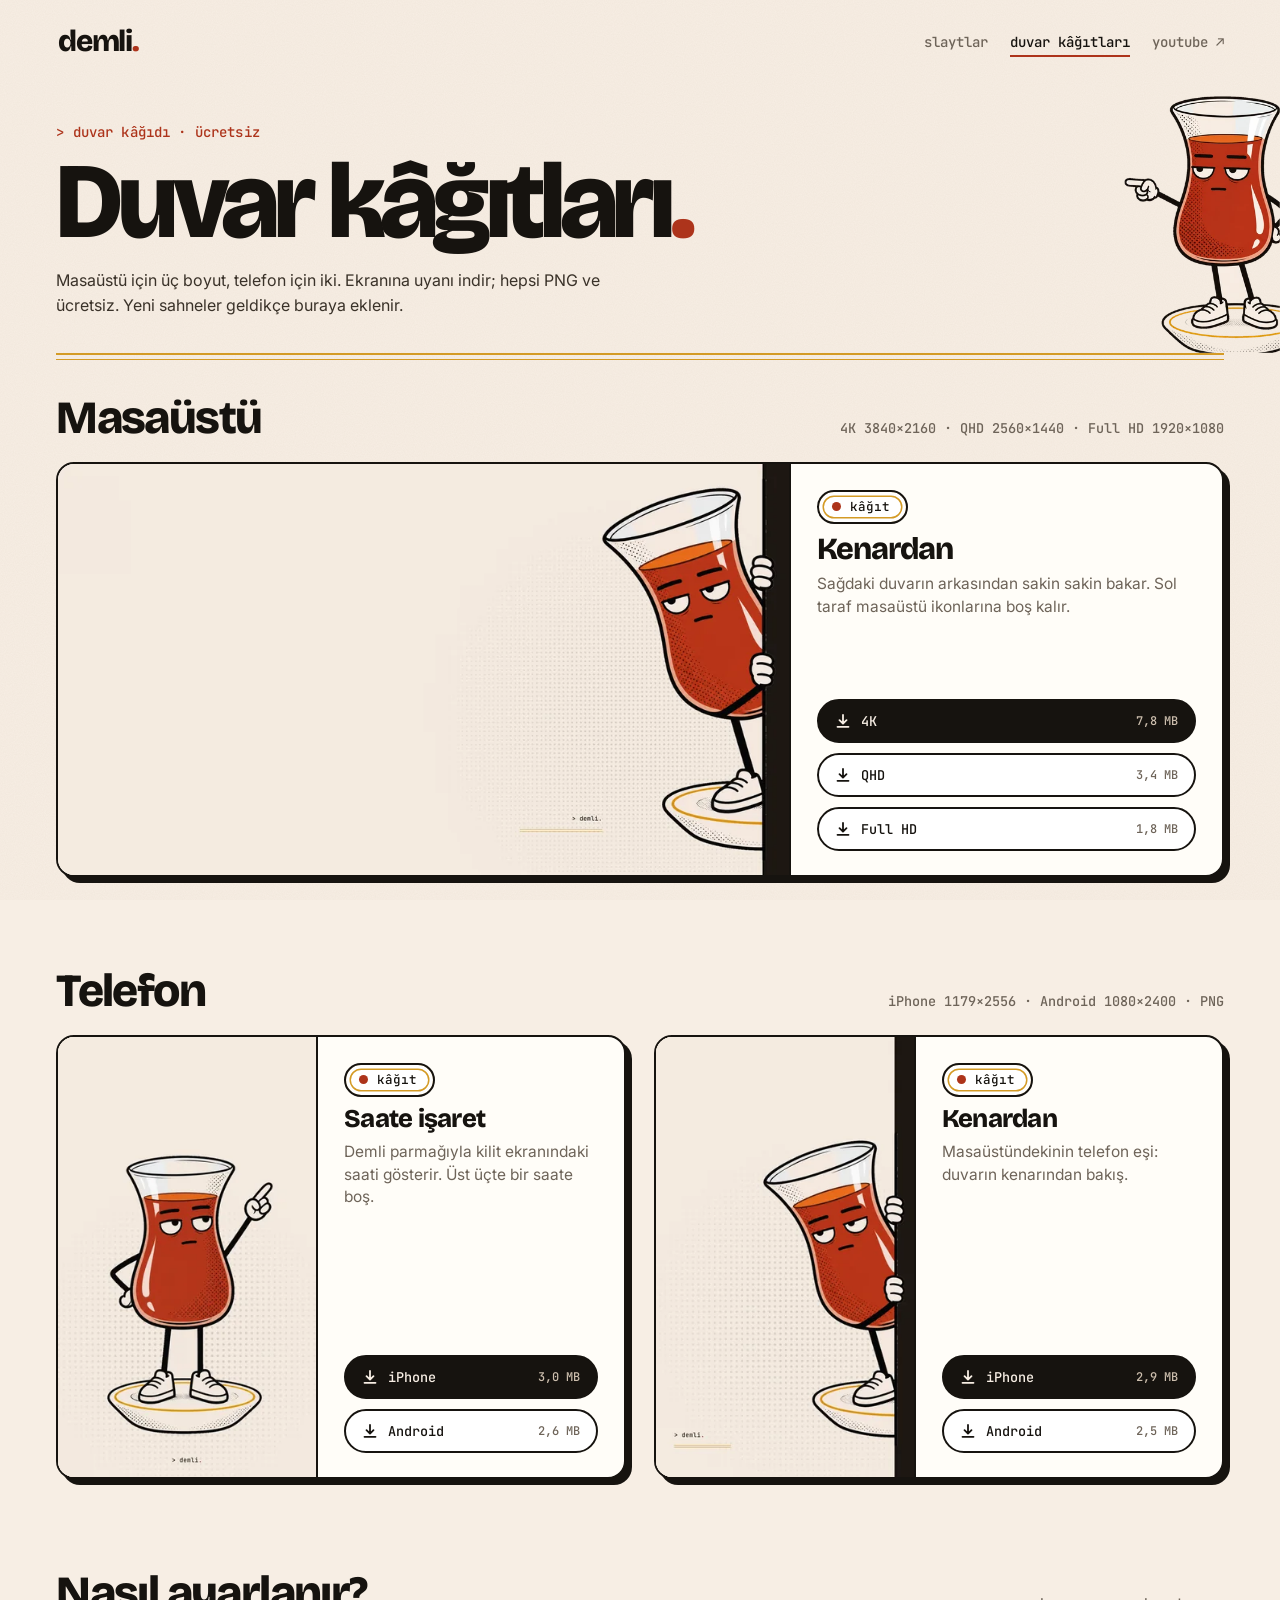
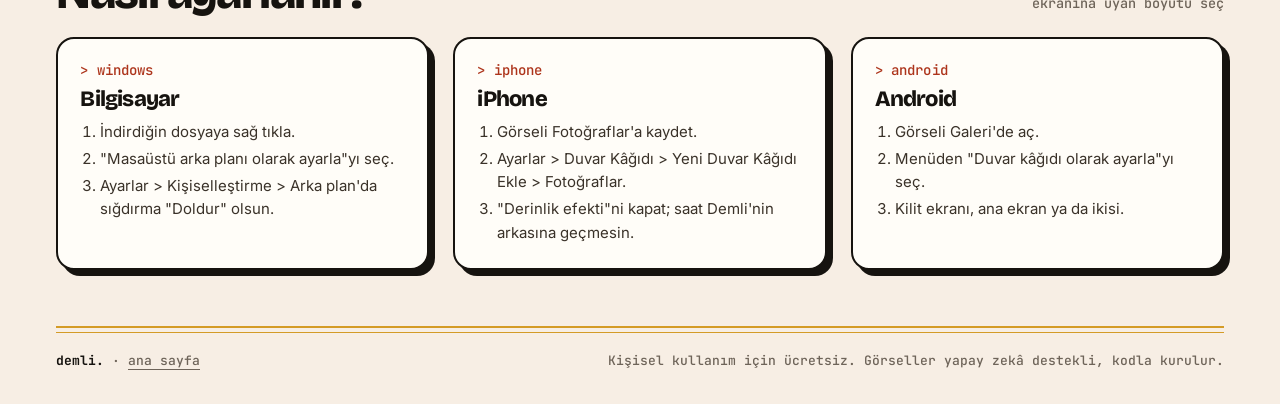
==== duvar-kagidi/index.html @ b51c8616 "Demli sitesi: bağlantılar, slaytlar, duvar kâğıtları Co-Authored-By: Claude Opus 5.5 <noreply@anthro" ====
<!doctype html>
<html lang="tr">
<head>
<meta charset="utf-8">
<meta name="viewport" content="width=device-width,initial-scale=1,viewport-fit=cover">
<title>Duvar kâğıtları · Demli</title>
<meta name="description" content="Demli duvar kâğıtları: masaüstü için 4K, QHD ve Full HD; telefon için iPhone ve Android boyutları. Ücretsiz indir.">
<meta name="theme-color" content="#F7EEE4">
<link rel="canonical" href="https://demliai.github.io/duvar-kagidi/">
<meta property="og:type" content="website">
<meta property="og:site_name" content="Demli">
<meta property="og:locale" content="tr_TR">
<meta property="og:title" content="Duvar kâğıtları · Demli">
<meta property="og:description" content="Masaüstü ve telefon için Demli duvar kâğıtları. Ücretsiz.">
<meta property="og:url" content="https://demliai.github.io/duvar-kagidi/">
<meta property="og:image" content="https://demliai.github.io/assets/img/og.png">
<meta name="twitter:card" content="summary_large_image">
<link rel="icon" href="../favicon.ico" sizes="32x32">
<link rel="icon" href="../assets/img/favicon-192.png" type="image/png" sizes="192x192">
<link rel="apple-touch-icon" href="../assets/img/apple-touch-icon.png">
<link rel="preconnect" href="https://fonts.googleapis.com">
<link rel="preconnect" href="https://fonts.gstatic.com" crossorigin>
<link href="https://fonts.googleapis.com/css2?family=Bricolage+Grotesque:opsz,wght@12..96,800&family=Inter:wght@400;500;600&family=JetBrains+Mono:wght@500;700&display=swap" rel="stylesheet">
<link rel="stylesheet" href="../assets/css/demli.css">
</head>
<body>
<a class="atla" href="#icerik">İçeriğe geç</a>
<svg class="grain" aria-hidden="true"><filter id="gr"><feTurbulence type="fractalNoise" baseFrequency=".9" numOctaves="2" seed="11"/><feColorMatrix values="0 0 0 0 .3  0 0 0 0 .22  0 0 0 0 .15  0 0 0 .9 0"/></filter><rect width="100%" height="100%" filter="url(#gr)"/></svg>

<div class="bas-tam">
  <header class="ust">
    <a class="marka" href="../" aria-label="Demli ana sayfa">demli<span class="n">.</span></a>
    <nav aria-label="Site">
      <ul>
        <li><a href="../slaytlar/">slaytlar</a></li>
        <li><a href="./" aria-current="page">duvar kâğıtları</a></li>
        <li><a href="https://www.youtube.com/@demliai" data-baglanti="youtube" rel="noopener">youtube ↗</a></li>
      </ul>
    </nav>
  </header>
  <div class="sayfa">
    <section class="bas">
      <span class="kicker" data-dem style="--i:0">duvar kâğıdı · ücretsiz</span>
      <h1 data-dem style="--i:1">Duvar kâğıtları<span class="n">.</span></h1>
      <p class="on-yazi" data-dem style="--i:2">Masaüstü için üç boyut, telefon için iki. Ekranına uyanı indir; hepsi PNG ve ücretsiz. Yeni sahneler geldikçe buraya eklenir.</p>
    </section>
  </div>
  <img class="kenardan" src="../assets/img/demli-kenardan-380.webp" srcset="../assets/img/demli-kenardan-260.webp 260w, ../assets/img/demli-kenardan-380.webp 380w" sizes="230px" width="380" height="628" alt="">
</div>

<main class="sayfa" id="icerik">
  <div class="cift"></div>

  <section class="bolum" aria-labelledby="masaustu">
    <div class="bolum-bas">
      <h2 id="masaustu">Masaüstü</h2>
      <p>4K 3840×2160 · QHD 2560×1440 · Full HD 1920×1080</p>
    </div>
    <div class="izgara-tek">
      <article class="kart dk yatay" data-dem style="--i:0">
        <a class="resim" href="dosyalar/masaustu/demli-01-kenardan-kagit-3840x2160.png" tabindex="-1">
          <img src="onizleme/demli-01-kenardan-kagit-960.webp" srcset="onizleme/demli-01-kenardan-kagit-640.webp 640w, onizleme/demli-01-kenardan-kagit-960.webp 960w" sizes="(max-width:860px) 92vw, 760px" width="960" height="540" alt="Kenardan masaüstü duvar kâğıdı önizlemesi. Sağdaki duvarın arkasından sakin sakin bakar. Sol taraf masaüstü ikonlarına boş kalır." loading="lazy">
        </a>
        <div class="bilgi">
          <div class="meta"><span class="etiket mono">kâğıt</span></div>
          <h3>Kenardan</h3>
          <p>Sağdaki duvarın arkasından sakin sakin bakar. Sol taraf masaüstü ikonlarına boş kalır.</p>
          <div class="dugmeler">
            <a class="dugme ana" href="dosyalar/masaustu/demli-01-kenardan-kagit-3840x2160.png" download aria-label="Kenardan: 4K indir, 3840 × 2160 piksel PNG, 7,8 MB"><svg class="ik" viewBox="0 0 16 16" fill="none" stroke="currentColor" stroke-width="1.8" stroke-linecap="round" stroke-linejoin="round" aria-hidden="true"><path d="M8 2v8.5M4.5 7.2 8 10.7l3.5-3.5M2.5 13.8h11"/></svg><span>4K</span><small>7,8 MB</small></a>
            <a class="dugme" href="dosyalar/masaustu/demli-01-kenardan-kagit-2560x1440.png" download aria-label="Kenardan: QHD indir, 2560 × 1440 piksel PNG, 3,4 MB"><svg class="ik" viewBox="0 0 16 16" fill="none" stroke="currentColor" stroke-width="1.8" stroke-linecap="round" stroke-linejoin="round" aria-hidden="true"><path d="M8 2v8.5M4.5 7.2 8 10.7l3.5-3.5M2.5 13.8h11"/></svg><span>QHD</span><small>3,4 MB</small></a>
            <a class="dugme" href="dosyalar/masaustu/demli-01-kenardan-kagit-1920x1080.png" download aria-label="Kenardan: Full HD indir, 1920 × 1080 piksel PNG, 1,8 MB"><svg class="ik" viewBox="0 0 16 16" fill="none" stroke="currentColor" stroke-width="1.8" stroke-linecap="round" stroke-linejoin="round" aria-hidden="true"><path d="M8 2v8.5M4.5 7.2 8 10.7l3.5-3.5M2.5 13.8h11"/></svg><span>Full HD</span><small>1,8 MB</small></a>
          </div>
        </div>
      </article>
    </div>
  </section>

  <section class="bolum" aria-labelledby="telefon">
    <div class="bolum-bas">
      <h2 id="telefon">Telefon</h2>
      <p>iPhone 1179×2556 · Android 1080×2400 · PNG</p>
    </div>
    <div class="izgara-iki">
      <article class="kart dk yatay dik" data-dem style="--i:0">
        <a class="resim" href="dosyalar/telefon/demli-01-saate-isaret-kagit-1179x2556.png" tabindex="-1">
          <img src="onizleme/demli-01-saate-isaret-kagit-480.webp" srcset="onizleme/demli-01-saate-isaret-kagit-320.webp 320w, onizleme/demli-01-saate-isaret-kagit-480.webp 480w" sizes="(max-width:560px) 40vw, 240px" width="480" height="1041" alt="Saate işaret telefon duvar kâğıdı önizlemesi" loading="lazy">
        </a>
        <div class="bilgi">
          <div class="meta"><span class="etiket mono">kâğıt</span></div>
          <h3>Saate işaret</h3>
          <p>Demli parmağıyla kilit ekranındaki saati gösterir. Üst üçte bir saate boş.</p>
          <div class="dugmeler">
            <a class="dugme ana" href="dosyalar/telefon/demli-01-saate-isaret-kagit-1179x2556.png" download aria-label="Saate işaret: iPhone indir, 1179 × 2556 piksel PNG, 3,0 MB"><svg class="ik" viewBox="0 0 16 16" fill="none" stroke="currentColor" stroke-width="1.8" stroke-linecap="round" stroke-linejoin="round" aria-hidden="true"><path d="M8 2v8.5M4.5 7.2 8 10.7l3.5-3.5M2.5 13.8h11"/></svg><span>iPhone</span><small>3,0 MB</small></a>
            <a class="dugme" href="dosyalar/telefon/demli-01-saate-isaret-kagit-1080x2400.png" download aria-label="Saate işaret: Android indir, 1080 × 2400 piksel PNG, 2,6 MB"><svg class="ik" viewBox="0 0 16 16" fill="none" stroke="currentColor" stroke-width="1.8" stroke-linecap="round" stroke-linejoin="round" aria-hidden="true"><path d="M8 2v8.5M4.5 7.2 8 10.7l3.5-3.5M2.5 13.8h11"/></svg><span>Android</span><small>2,6 MB</small></a>
          </div>
        </div>
      </article>
      <article class="kart dk yatay dik" data-dem style="--i:1">
        <a class="resim" href="dosyalar/telefon/demli-03-kenardan-kagit-1179x2556.png" tabindex="-1">
          <img src="onizleme/demli-03-kenardan-kagit-480.webp" srcset="onizleme/demli-03-kenardan-kagit-320.webp 320w, onizleme/demli-03-kenardan-kagit-480.webp 480w" sizes="(max-width:560px) 40vw, 240px" width="480" height="1041" alt="Kenardan telefon duvar kâğıdı önizlemesi" loading="lazy">
        </a>
        <div class="bilgi">
          <div class="meta"><span class="etiket mono">kâğıt</span></div>
          <h3>Kenardan</h3>
          <p>Masaüstündekinin telefon eşi: duvarın kenarından bakış.</p>
          <div class="dugmeler">
            <a class="dugme ana" href="dosyalar/telefon/demli-03-kenardan-kagit-1179x2556.png" download aria-label="Kenardan: iPhone indir, 1179 × 2556 piksel PNG, 2,9 MB"><svg class="ik" viewBox="0 0 16 16" fill="none" stroke="currentColor" stroke-width="1.8" stroke-linecap="round" stroke-linejoin="round" aria-hidden="true"><path d="M8 2v8.5M4.5 7.2 8 10.7l3.5-3.5M2.5 13.8h11"/></svg><span>iPhone</span><small>2,9 MB</small></a>
            <a class="dugme" href="dosyalar/telefon/demli-03-kenardan-kagit-1080x2400.png" download aria-label="Kenardan: Android indir, 1080 × 2400 piksel PNG, 2,5 MB"><svg class="ik" viewBox="0 0 16 16" fill="none" stroke="currentColor" stroke-width="1.8" stroke-linecap="round" stroke-linejoin="round" aria-hidden="true"><path d="M8 2v8.5M4.5 7.2 8 10.7l3.5-3.5M2.5 13.8h11"/></svg><span>Android</span><small>2,5 MB</small></a>
          </div>
        </div>
      </article>
    </div>
  </section>

  <section class="bolum" aria-labelledby="nasil">
    <div class="bolum-bas">
      <h2 id="nasil">Nasıl ayarlanır?</h2>
      <p>ekranına uyan boyutu seç</p>
    </div>
    <div class="nasil">
      <div class="kart">
        <span class="kicker">windows</span>
        <h3>Bilgisayar</h3>
        <ol>
          <li>İndirdiğin dosyaya sağ tıkla.</li>
          <li>"Masaüstü arka planı olarak ayarla"yı seç.</li>
          <li>Ayarlar &gt; Kişiselleştirme &gt; Arka plan'da sığdırma "Doldur" olsun.</li>
        </ol>
      </div>
      <div class="kart">
        <span class="kicker">iphone</span>
        <h3>iPhone</h3>
        <ol>
          <li>Görseli Fotoğraflar'a kaydet.</li>
          <li>Ayarlar &gt; Duvar Kâğıdı &gt; Yeni Duvar Kâğıdı Ekle &gt; Fotoğraflar.</li>
          <li>"Derinlik efekti"ni kapat; saat Demli'nin arkasına geçmesin.</li>
        </ol>
      </div>
      <div class="kart">
        <span class="kicker">android</span>
        <h3>Android</h3>
        <ol>
          <li>Görseli Galeri'de aç.</li>
          <li>Menüden "Duvar kâğıdı olarak ayarla"yı seç.</li>
          <li>Kilit ekranı, ana ekran ya da ikisi.</li>
        </ol>
      </div>
    </div>
  </section>
</main>

<footer class="kunye">
  <div class="cift"></div>
  <p><span><b>demli.</b> · <a href="../">ana sayfa</a></span><span>Kişisel kullanım için ücretsiz. Görseller yapay zekâ destekli, kodla kurulur.</span></p>
</footer>

<script src="../assets/js/config.js"></script>
<script src="../assets/js/site.js"></script>
</body>
</html>
---- assets/css/demli.css ----
/* Demli · site stili · tasarım dili v1
   kâğıt #F7EEE4 · demlik #1E1712 · mürekkep #16130F · tek vurgu tavşankanı #AD341B
   çay yüzeyi #DC6C21 · altın #D49B26 (yalnız çizgi) */

:root{
  --kagit:#F7EEE4; --kagit2:#EFE3D4; --kagit3:#FFFDF8; --murekkep:#16130F; --gri:#6E6459; --gri2:#8A7E71;
  --cay:#AD341B; --cay2:#DC6C21; --altin:#D49B26; --demlik:#1E1712; --demlik2:#2A2019; --olumsuz:#5B6670;
  --baslik:'Bricolage Grotesque',system-ui,sans-serif;
  --govde:Inter,system-ui,-apple-system,'Segoe UI',sans-serif;
  --mono:'JetBrains Mono',ui-monospace,Consolas,monospace;
  --egri:cubic-bezier(.2,.7,.2,1);
  --golge:6px 6px 0 var(--murekkep);
  --yan:clamp(16px,4.4vw,64px);
  --en:1320px;
}
*,*::before,*::after{box-sizing:border-box}
html{-webkit-text-size-adjust:100%;text-size-adjust:100%}
body{margin:0;background:var(--kagit);color:var(--murekkep);font:400 17px/1.55 var(--govde);
  -webkit-font-smoothing:antialiased;text-rendering:optimizeLegibility;overflow-x:hidden}
img,svg{display:block;max-width:100%}
a{color:inherit}
h1,h2,h3{font-family:var(--baslik);font-weight:800;letter-spacing:-.035em;line-height:.95;margin:0}
p{margin:0}
::selection{background:var(--cay);color:var(--kagit)}
:focus-visible{outline:3px solid var(--cay2);outline-offset:4px;border-radius:6px}
.gizli{position:absolute!important;width:1px;height:1px;overflow:hidden;clip:rect(0 0 0 0);white-space:nowrap}
.atla{position:absolute;left:12px;top:-60px;z-index:50;background:var(--murekkep);color:var(--kagit);font:500 14px var(--mono);
  padding:10px 16px;border-radius:999px;text-decoration:none;transition:top .2s}
.atla:focus{top:12px}

/* kâğıt grain (sabit tohum) */
.grain{position:fixed;inset:0;width:100%;height:100%;pointer-events:none;opacity:.06;mix-blend-mode:multiply;z-index:0}

/* ortak parçalar */
.kicker{display:block;font:500 14px/1.3 var(--mono);color:var(--cay);letter-spacing:.01em;text-transform:lowercase}
.kicker::before{content:"> "}
.n{color:var(--cay)}
.cift{height:7px;border-top:2.5px solid var(--altin);border-bottom:1.25px solid var(--altin)}
.alt-cizgi{background:linear-gradient(transparent 62%,rgba(220,108,33,.38) 62%,rgba(220,108,33,.38) 92%,transparent 92%);padding:0 .04em}
.nokta-alan{position:absolute;pointer-events:none;background-image:radial-gradient(var(--cay) 1.3px,transparent 1.6px);background-size:11px 11px}

/* tabak etiketi */
.etiket{display:inline-flex;align-items:center;gap:9px;padding:7px 16px 8px 13px;border:2px solid var(--murekkep);border-radius:999px;background:#fff;
  box-shadow:inset 0 0 0 3.5px #fff,inset 0 0 0 5px var(--altin);font:600 13.5px/1.2 var(--govde);color:var(--murekkep);white-space:nowrap}
.etiket::before{content:"";flex:none;width:9px;height:9px;border-radius:50%;background:var(--cay)}
.etiket.kotu::before{background:var(--olumsuz)}
.etiket.mono{font:500 12.5px/1.2 var(--mono)}

/* demlenme: aşağıdan yukarı giriş */
@keyframes dem{from{opacity:0;transform:translateY(24px)}to{opacity:1;transform:none}}
[data-dem]{animation:dem 400ms var(--egri) both;animation-delay:calc(var(--i,0) * 70ms + 60ms)}

/* üst şerit (alt sayfalar) */
.ust{position:relative;z-index:2;max-width:var(--en);margin:0 auto;padding:22px var(--yan) 0;display:flex;align-items:center;justify-content:space-between;gap:18px}
.marka{font:800 30px/1 var(--baslik);letter-spacing:-.045em;text-decoration:none;padding:4px 2px}
.ust nav ul{list-style:none;margin:0;padding:0;display:flex;gap:4px 22px;flex-wrap:wrap;justify-content:flex-end}
.ust nav a{font:500 14px var(--mono);text-decoration:none;color:var(--gri);padding:6px 0;background:linear-gradient(var(--cay),var(--cay)) 0 100%/0 2px no-repeat;transition:background-size .3s var(--egri),color .2s}
.ust nav a:hover,.ust nav a[aria-current=page]{color:var(--murekkep);background-size:100% 2px}

/* künye */
.kunye{position:relative;z-index:2;max-width:var(--en);margin:0 auto;padding:0 var(--yan) 34px}
.kunye .cift{margin-bottom:18px}
.kunye p{display:flex;flex-wrap:wrap;justify-content:space-between;gap:8px 24px;font:500 13px/1.5 var(--mono);color:var(--gri)}
.kunye b{color:var(--murekkep);font-weight:700}
.kunye a{text-decoration:none;border-bottom:1px solid currentColor}
.kunye a:hover{color:var(--cay)}

/* ---------------------------------------------------------------- ana sayfa */
.ana-izgara{position:relative;z-index:1;max-width:var(--en);margin:0 auto;min-height:100svh;padding:clamp(28px,5vh,64px) var(--yan) 40px;
  display:grid;grid-template-columns:minmax(0,1.04fr) minmax(0,.96fr);gap:clamp(24px,4vw,72px);align-items:center}
.giris{display:flex;flex-direction:column;gap:0;max-width:600px}
.giris h1{font-size:clamp(84px,10.4vw,156px);letter-spacing:-.055em;line-height:.84;margin:16px 0 20px -.04em}
.slogan{font:500 clamp(16px,1.5vw,19px)/1.4 var(--mono)}
.slogan::before{content:"> ";color:var(--cay)}
.on-yazi{margin-top:12px;font-size:clamp(16px,1.25vw,18px);line-height:1.55;color:#3a3229;max-width:520px}

.baglantilar{list-style:none;margin:32px 0 0;padding:0;display:grid;gap:16px}
.bag{position:relative;display:grid;grid-template-columns:auto 1fr auto;align-items:center;gap:18px;padding:16px 20px 16px 16px;
  background:var(--kagit3);border:2px solid var(--murekkep);border-radius:18px;box-shadow:var(--golge);text-decoration:none;color:var(--murekkep);
  overflow:hidden;isolation:isolate;transition:transform .32s var(--egri),box-shadow .32s var(--egri)}
/* demlenme: çay alttan yükselir, yüzeyi çay açığı çizgi */
.bag::before{content:"";position:absolute;inset:auto 0 0 0;height:0;z-index:-1;background:rgba(173,52,27,.075);
  box-shadow:inset 0 2px 0 rgba(220,108,33,.75);transition:height .42s var(--egri)}
.bag:hover::before,.bag:focus-visible::before{height:68%}
.bag:hover,.bag:focus-visible{transform:translate(-2px,-2px);box-shadow:8px 8px 0 var(--murekkep)}
.bag:active{transform:translate(2px,2px);box-shadow:3px 3px 0 var(--murekkep)}
.bag:focus-visible{outline-offset:5px;border-radius:18px}
.bag .tabak{width:54px;height:54px;border-radius:50%;border:2px solid var(--murekkep);background:#fff;display:grid;place-items:center;
  box-shadow:inset 0 0 0 4px #fff,inset 0 0 0 5.5px var(--altin)}
.bag .tabak svg{width:24px;height:24px}
.bag .metin{min-width:0}
.bag .kicker{font-size:12.5px;margin-bottom:3px}
.bag b{display:block;font:800 24px/1.05 var(--baslik);letter-spacing:-.03em}
.bag small{display:block;margin-top:4px;font-size:14.5px;line-height:1.4;color:var(--gri)}
.bag .ok{width:38px;height:38px;border-radius:50%;border:2px solid var(--murekkep);display:grid;place-items:center;font:500 17px/1 var(--mono);
  transition:transform .32s var(--egri),background .25s,color .25s}
.bag:hover .ok,.bag:focus-visible .ok{transform:translateX(3px);background:var(--murekkep);color:var(--kagit)}
.bag[data-dis] .ok{font-size:16px}
.bag[data-dis]:hover .ok{transform:translate(3px,-3px)}
/* ana bağlantı: demlik modu */
.bag.koyu{background:var(--demlik);color:var(--kagit);padding:20px 22px 20px 18px}
.bag.koyu::before{background:rgba(173,52,27,.42);box-shadow:inset 0 2px 0 var(--cay2)}
.bag.koyu .kicker{color:var(--cay2)}
.bag.koyu small{color:#CDBFAE}
.bag.koyu b{font-size:30px}
.bag.koyu .tabak{width:62px;height:62px}
.bag.koyu .ok{border-color:var(--kagit)}
.bag.koyu:hover .ok,.bag.koyu:focus-visible .ok{background:var(--kagit);color:var(--demlik)}

/* sahne: kemer + tezgah + Demli */
.sahne{position:relative;align-self:stretch;display:flex;flex-direction:column;align-items:center;justify-content:center;min-height:min(820px,calc(100svh - 80px))}
.kemer{position:relative;width:min(100%,520px);aspect-ratio:520/720;max-height:calc(100svh - 150px)}
.kemer .ic{position:absolute;inset:0;border-radius:999px 999px 0 0;background:var(--kagit2);overflow:hidden}
.kemer .ic::after{content:"";position:absolute;inset:0;background-image:radial-gradient(var(--cay) 1.3px,transparent 1.6px);background-size:12px 12px;opacity:.16;
  -webkit-mask-image:radial-gradient(120% 70% at 85% 30%,#000 0,transparent 62%);mask-image:radial-gradient(120% 70% at 85% 30%,#000 0,transparent 62%)}
.kemer .cerceve{position:absolute;inset:-12px -12px 0;border:1.5px solid var(--altin);border-bottom:0;border-radius:999px 999px 0 0;pointer-events:none}
.kukla{position:absolute;left:50%;bottom:-1.2%;width:96%;aspect-ratio:900/1080;translate:-50% 0;z-index:2;
  transform-origin:50% 96%;animation:nefes 5.6s ease-in-out infinite}
.kukla .poz{position:absolute;inset:0;width:100%;height:100%;opacity:0;transform:translateY(12px);
  transition:opacity .3s var(--egri),transform .4s var(--egri)}
.kukla .poz.aktif{opacity:1;transform:none}
.kukla .poz.ayna{scale:-1 1}
/* buhar: yalnız boştayken, bardağın ağzından */
.kukla .buhar{position:absolute;left:50%;top:-8.5%;width:15%;translate:-50% 0;fill:none;stroke:var(--altin);stroke-width:2.6;stroke-linecap:round;
  opacity:0;transition:opacity .3s;z-index:1}
.kukla.bekliyor .buhar{opacity:1}
.kukla .buhar path{stroke-dasharray:38 110;animation:buhar 4.2s linear infinite}
.kukla .buhar path:nth-child(2){animation-delay:-1.2s}
.kukla .buhar path:nth-child(3){animation-delay:-2.4s}
@keyframes buhar{0%{stroke-dashoffset:110;opacity:0}20%{opacity:1}80%{opacity:1}100%{stroke-dashoffset:-38;opacity:0}}
@keyframes nefes{0%,100%{transform:none}50%{transform:translateY(-4px) scaleY(1.008)}}
.tezgah{position:relative;z-index:1;width:min(118%,640px);margin-top:0}
.tezgah .cift{height:9px;border-top-width:3px;border-bottom-width:1.5px}
.durum{margin-top:18px;display:flex;gap:10px;flex-wrap:wrap;justify-content:center;min-height:36px}
.durum .etiket{transition:opacity .3s}
.durum .etiket b{font-weight:600}

/* ---------------------------------------------------------------- alt sayfalar */
.sayfa{position:relative;z-index:1;max-width:var(--en);margin:0 auto;padding:0 var(--yan)}
.bas{position:relative;padding:clamp(36px,7vh,84px) 0 clamp(28px,4vh,44px)}
.bas h1{font-size:clamp(60px,8.4vw,124px);letter-spacing:-.05em;line-height:.88;margin:14px 0 18px}
.bas .on-yazi{max-width:600px}
.bolum{padding:8px 0 56px}
.bolum-bas{display:flex;align-items:baseline;justify-content:space-between;gap:12px 24px;flex-wrap:wrap;margin:28px 0 22px}
.bolum-bas h2{font-size:clamp(32px,3.6vw,48px)}
.bolum-bas p{font:500 13.5px var(--mono);color:var(--gri)}

.kart{background:var(--kagit3);border:2px solid var(--murekkep);border-radius:18px;box-shadow:var(--golge)}

/* düğmeler */
.dugmeler{display:flex;flex-wrap:wrap;gap:10px}
.dugme{display:inline-flex;align-items:center;gap:10px;min-height:44px;padding:9px 16px;border:2px solid var(--murekkep);border-radius:999px;background:#fff;
  font:500 13.5px/1.2 var(--mono);text-decoration:none;color:var(--murekkep);transition:transform .25s var(--egri),box-shadow .25s var(--egri),background .2s,color .2s}
.dugme small{font-size:12px;color:var(--gri);transition:color .2s}
.dugme .ik{width:16px;height:16px;flex:none}
.dugme:hover,.dugme:focus-visible{background:var(--murekkep);color:var(--kagit);transform:translateY(-2px);box-shadow:0 4px 0 var(--cay)}
.dugme:hover small,.dugme:focus-visible small{color:#CDBFAE}
.dugme.ana{background:var(--murekkep);color:var(--kagit)}
.dugme.ana small{color:#CDBFAE}
.dugme.ana:hover,.dugme.ana:focus-visible{background:var(--cay);border-color:var(--cay);box-shadow:0 4px 0 var(--murekkep)}
.dugme.ana:hover small{color:#F7D9CB}

/* slaytlar */
.bas-gorsel{position:absolute;right:-1%;bottom:-6px;width:clamp(260px,34vw,470px);pointer-events:none}
.sunum{display:grid;grid-template-columns:minmax(0,1.55fr) minmax(0,1fr);overflow:hidden;text-decoration:none;color:inherit}
.sunum .onizleme{position:relative;display:block;background:var(--demlik);border-right:2px solid var(--murekkep);overflow:hidden}
.sunum .onizleme img{width:100%;aspect-ratio:16/9;object-fit:cover;transition:transform .6s var(--egri)}
.sunum:hover .onizleme img,.sunum:focus-within .onizleme img{transform:scale(1.025)}
.sunum .bilgi{padding:28px 28px 26px;display:flex;flex-direction:column;gap:14px}
.sunum h3{font-size:clamp(28px,2.6vw,38px)}
.sunum .bilgi p{color:#3a3229;font-size:16px}
.sunum .meta{display:flex;flex-wrap:wrap;gap:8px}
.sunum .bilgi .dugmeler{margin-top:auto;padding-top:6px}
.sira-not{margin-top:28px;display:grid;grid-template-columns:minmax(0,1fr) auto;gap:28px;align-items:start}
.sira-not .metin h3{font-size:26px;margin-bottom:10px}
.sira-not .metin p{color:#3a3229;max-width:560px}

/* adisyon (kısayol fişi) */
.adisyon{background:var(--kagit3);width:min(100%,330px);padding:22px 22px 30px;font:400 13.5px/1.95 var(--mono);color:var(--murekkep);
  clip-path:polygon(0 0,100% 0,100% calc(100% - 10px),95% 100%,90% calc(100% - 10px),85% 100%,80% calc(100% - 10px),75% 100%,70% calc(100% - 10px),65% 100%,60% calc(100% - 10px),55% 100%,50% calc(100% - 10px),45% 100%,40% calc(100% - 10px),35% 100%,30% calc(100% - 10px),25% 100%,20% calc(100% - 10px),15% 100%,10% calc(100% - 10px),5% 100%,0 calc(100% - 10px));
  filter:drop-shadow(0 2px 0 rgba(22,19,15,.12))}
.adisyon .ab{text-align:center;font-weight:700;letter-spacing:.12em;border-bottom:1px dashed #9b8f82;padding-bottom:8px;margin-bottom:8px}
.adisyon .s{display:flex;gap:6px}
.adisyon .s span:nth-child(2){flex:1;border-bottom:1px dotted #a89c8f;transform:translateY(-6px)}
.adisyon .h{margin-top:8px;padding-top:8px;border-top:1px dashed #9b8f82;display:flex;justify-content:space-between;font-weight:700}
.adisyon .h span:last-child{color:var(--cay)}
kbd{font:inherit}

/* duvar kâğıtları */
.izgara-m{display:grid;grid-template-columns:repeat(2,minmax(0,1fr));gap:28px}
.izgara-t{display:grid;grid-template-columns:repeat(4,minmax(0,1fr));gap:24px}
.dk{display:flex;flex-direction:column;overflow:hidden}
.dk .resim{position:relative;display:block;border-bottom:2px solid var(--murekkep);background:var(--kagit2);overflow:hidden}
.dk .resim img{width:100%;height:auto;transition:transform .6s var(--egri)}
.dk:hover .resim img{transform:scale(1.02)}
.dk .bilgi{padding:18px 20px 20px;display:flex;flex-direction:column;gap:10px;flex:1}
.dk h3{font-size:24px;letter-spacing:-.03em}
.dk p{font-size:14.5px;color:var(--gri);line-height:1.45}
.dk .dugmeler{margin-top:auto;padding-top:4px}
.izgara-t .dk .bilgi{padding:16px 16px 18px}
.izgara-t .dk h3{font-size:21px}
.izgara-t .dugme{width:100%;justify-content:space-between}
.nasil{display:grid;grid-template-columns:repeat(3,minmax(0,1fr));gap:24px}
.nasil .kart{padding:22px 22px 24px}
.nasil h3{font-size:22px;margin:10px 0 10px}
.nasil ol{margin:0;padding-left:20px;color:#3a3229;font-size:15px;line-height:1.55}
.nasil li+li{margin-top:4px}

/* 404 */
.yok{position:relative;z-index:1;max-width:var(--en);margin:0 auto;min-height:calc(100svh - 160px);padding:24px var(--yan);display:grid;grid-template-columns:minmax(0,1fr) minmax(0,.8fr);align-items:center;gap:40px}
.yok h1{font-size:clamp(64px,9vw,136px);letter-spacing:-.05em;line-height:.86;margin:14px 0 22px}
.yok .on-yazi{margin-bottom:26px}
.yok .kukla-404{width:min(100%,420px);justify-self:center}
.yok .kukla-404 img{width:100%;height:auto;transform-origin:50% 96%;animation:nefes 5.6s ease-in-out infinite}

/* ---------------------------------------------------------------- uyum */
@media (min-width:1800px){
  :root{--en:1520px}
  body{font-size:18px}
  .kemer{width:min(100%,600px)}
  .baglantilar{gap:18px}
}
@media (max-width:1080px){
  .izgara-t{grid-template-columns:repeat(2,minmax(0,1fr))}
  .sunum{grid-template-columns:1fr}
  .sunum .onizleme{border-right:0;border-bottom:2px solid var(--murekkep)}
  .nasil{grid-template-columns:1fr}
}
@media (max-width:860px){
  .ana-izgara{grid-template-columns:1fr;min-height:0;padding-top:20px;gap:8px}
  .sahne{order:-1;min-height:0}
  .kemer{width:min(62vw,300px)}
  .tezgah{width:min(92vw,420px)}
  .durum{margin-top:12px}
  .giris{max-width:none}
  .giris h1{margin-top:12px}
  .izgara-m{grid-template-columns:1fr}
  .bas-gorsel{width:clamp(150px,30vw,260px);right:-2%}
  .bas{padding-right:0}
  .sira-not{grid-template-columns:1fr}
  .yok{grid-template-columns:1fr;min-height:0;padding-top:8px}
  .yok .kukla-404{order:-1;width:min(60vw,260px)}
}
@media (max-width:560px){
  body{font-size:16px}
  .ust{padding-top:16px}
  .marka{font-size:26px}
  .ust nav ul{gap:2px 14px}
  .ust nav a{font-size:13px}
  .bag{grid-template-columns:auto 1fr;gap:14px;padding:14px 16px 14px 14px}
  .bag .ok{display:none}
  .bag .tabak{width:46px;height:46px}
  .bag .tabak svg{width:20px;height:20px}
  .bag b{font-size:21px}
  .bag.koyu b{font-size:25px}
  .bag.koyu .tabak{width:52px;height:52px}
  .bag small{font-size:14px}
  .izgara-t{gap:16px}
  .izgara-t .dk .bilgi{padding:12px 12px 14px}
  .izgara-t .dk h3{font-size:18px}
  .izgara-t .dk p{display:none}
  .izgara-t .dugme{padding:8px 10px;font-size:12px;gap:6px}
  .izgara-t .dugme small{display:none}
  .sunum .bilgi{padding:20px 18px}
  .bas-gorsel{display:none}
  .kunye p{flex-direction:column}
}

/* hareket azaltma: demlenme, büyüme ve dolum kapanır */
@media (prefers-reduced-motion:reduce){
  *,*::before,*::after{animation-duration:1ms!important;animation-delay:0ms!important;animation-iteration-count:1!important;transition-duration:1ms!important;scroll-behavior:auto!important}
  .kukla,.yok .kukla-404 img{animation:none!important}
  .kukla .buhar path{animation:none!important;stroke-dasharray:none}
  .bag:hover,.bag:focus-visible,.dugme:hover,.dugme:focus-visible{transform:none}
  .sunum:hover .onizleme img,.dk:hover .resim img{transform:none}
}


/* alt sayfa başlığı: metin + yan parça */
.bas-iki{display:grid;grid-template-columns:minmax(0,1fr) auto;gap:32px 56px;align-items:end}
.sunum .onizleme.sahneli{background:var(--kagit2);display:grid;place-items:center;padding:clamp(18px,3vw,40px) clamp(14px,2.4vw,32px) clamp(10px,2vw,22px)}
.sunum .onizleme.sahneli img{aspect-ratio:auto;object-fit:contain;width:100%;height:auto}
.sira-not a{color:var(--cay);text-underline-offset:3px}
/* duvar kâğıdı başlığı: Demli ekran kenarından bakar */
.bas-tam{position:relative;overflow:hidden}
.kenardan{position:absolute;right:0;bottom:0;width:clamp(150px,15vw,230px);pointer-events:none;z-index:0}
.bas-tam .sayfa{z-index:1}
.dk .meta{display:flex;gap:8px;flex-wrap:wrap}
@media (max-width:860px){
  .bas-iki{grid-template-columns:1fr;align-items:start}
  .kenardan{width:120px;opacity:1}
  .bas-tam .bas{padding-right:110px}
}
@media (max-width:560px){
  .kenardan{width:96px}
  .bas-tam .bas{padding-right:70px}
}
.etiket.koyu{background:var(--demlik);color:var(--kagit);border-color:var(--demlik);box-shadow:inset 0 0 0 3.5px var(--demlik),inset 0 0 0 5px var(--altin)}
.etiket.koyu::before{background:var(--cay2)}

/* duvar kâğıdı: yatay kartlar */
.izgara-tek{display:grid;gap:28px}
.izgara-iki{display:grid;grid-template-columns:repeat(2,minmax(0,1fr));gap:28px}
.dk.yatay{display:grid;grid-template-columns:minmax(0,1.7fr) minmax(0,1fr);align-items:stretch}
.dk.yatay .resim{border-bottom:0;border-right:2px solid var(--murekkep)}
.dk.yatay .bilgi{padding:26px 26px 24px;justify-content:flex-start}
.dk.yatay h3{font-size:clamp(26px,2.4vw,34px)}
.dk.yatay p{font-size:15.5px}
.dk.yatay.dik{grid-template-columns:minmax(150px,.85fr) minmax(0,1fr)}
.dk.yatay.dik .resim img{height:100%;object-fit:cover;object-position:50% 40%}
.dk.yatay.dik h3{font-size:clamp(24px,2vw,30px)}
.dk.yatay .dugmeler{flex-direction:column;align-items:stretch}
.dk.yatay .dugme{justify-content:space-between}
.dk.yatay .dugme span{margin-right:auto}
@media (max-width:1080px){
  .izgara-iki{grid-template-columns:1fr}
  .dk.yatay.dik{grid-template-columns:minmax(0,.8fr) minmax(0,1fr)}
}
@media (max-width:760px){
  .dk.yatay{grid-template-columns:1fr}
  .dk.yatay .resim{border-right:0;border-bottom:2px solid var(--murekkep)}
  .dk.yatay.dik{grid-template-columns:minmax(0,.9fr) minmax(0,1fr)}
  .dk.yatay.dik .resim{border-bottom:0;border-right:2px solid var(--murekkep)}
  .dk.yatay.dik .bilgi{padding:16px 14px}
  .dk.yatay.dik p{display:none}
  .dk.yatay.dik .dugme{padding:8px 12px;font-size:12.5px}
}

/* düzeltmeler · tur 1 */
.kenardan{width:auto;height:min(300px,calc(100% - 96px))}
.dk.yatay.dik .resim{height:440px}
.dk.yatay.dik .resim img{height:100%;width:100%;object-fit:cover;object-position:50% 72%}
.dk.yatay.dik .dugmeler{margin-top:auto}
@media (hover:none),(max-width:860px){.durum{display:none}}
@media (max-width:860px){.kenardan{height:min(220px,calc(100% - 90px))}}
@media (max-width:760px){.dk.yatay.dik .resim{height:300px}}
@media (max-width:560px){.kenardan{height:170px}}
@media (max-width:560px){
  .kenardan{height:150px}
  .bas-tam .bas{padding-right:92px}
  .dk.yatay.dik .dugme{white-space:nowrap}
}
@media (max-width:420px){
  .ust nav li:last-child{display:none}
  .dk.yatay.dik .dugme small{display:none}
}
.sira-not{margin-top:48px}
.sira-not .kicker{margin-bottom:10px}
.sira-not a{white-space:nowrap}
@media (max-width:760px),(hover:none){.bas-iki .adisyon{display:none}}
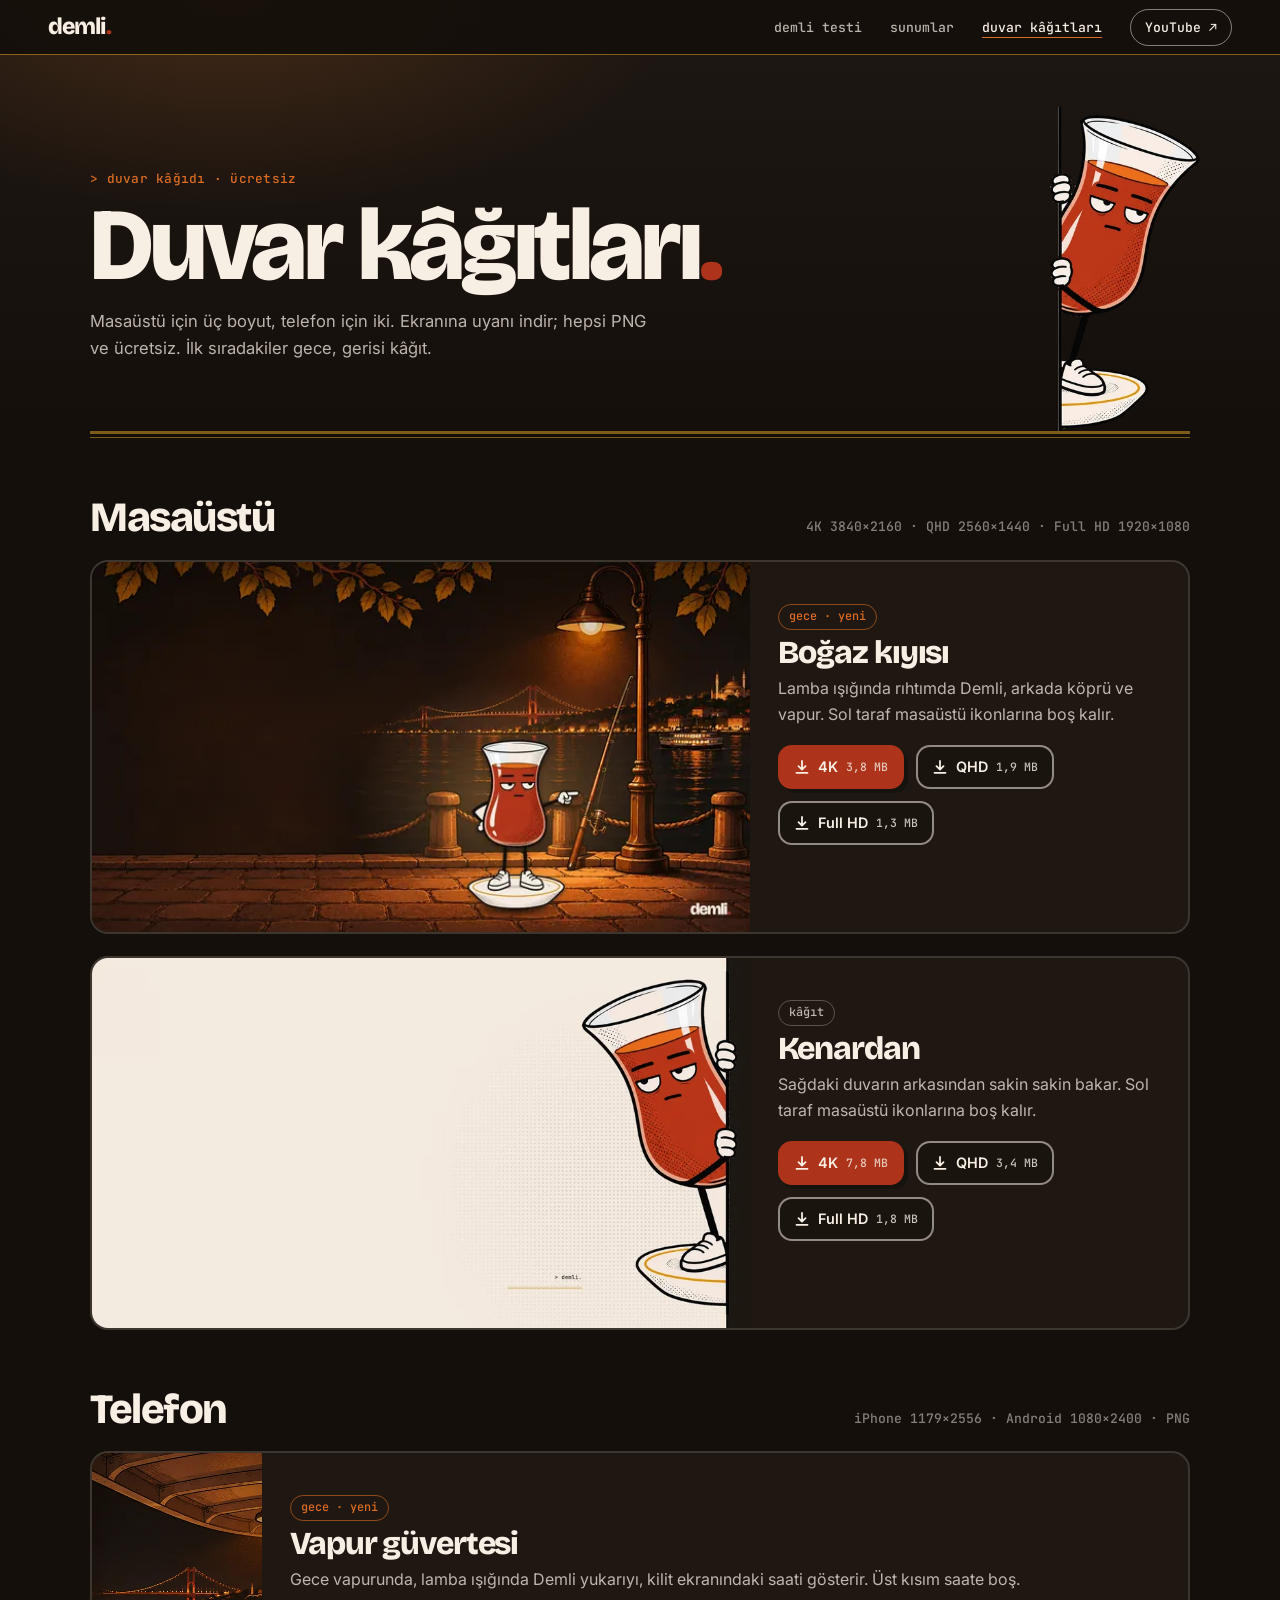
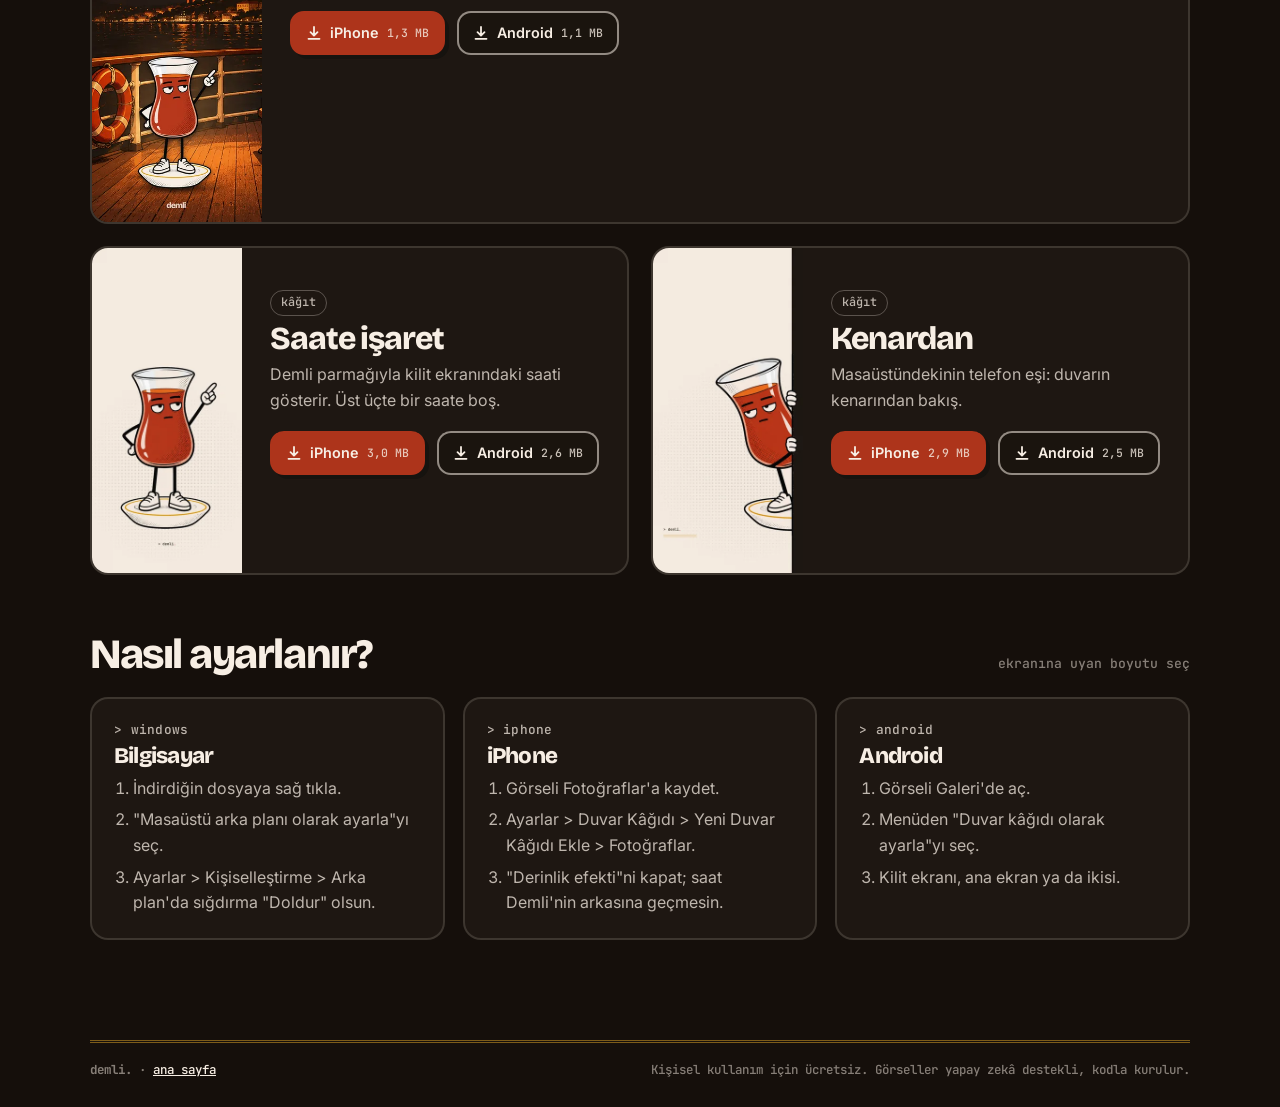
==== commit 3cd41fd5: "Site v2: gece Boğaz kıyısında çay ocağı Görsel kimlik v2 "Gece İstanbul'u": canlı rig2 Demli, menü t" ====
--- a/duvar-kagidi/index.html
+++ b/duvar-kagidi/index.html
@@ -5,7 +5,8 @@
 <meta name="viewport" content="width=device-width,initial-scale=1,viewport-fit=cover">
 <title>Duvar kâğıtları · Demli</title>
 <meta name="description" content="Demli duvar kâğıtları: masaüstü için 4K, QHD ve Full HD; telefon için iPhone ve Android boyutları. Ücretsiz indir.">
-<meta name="theme-color" content="#F7EEE4">
+<meta name="theme-color" content="#1E1712">
+<meta name="color-scheme" content="dark">
 <link rel="canonical" href="https://demliai.github.io/duvar-kagidi/">
 <meta property="og:type" content="website">
 <meta property="og:site_name" content="Demli">
@@ -16,36 +17,37 @@
 <meta property="og:image" content="https://demliai.github.io/assets/img/og.png">
 <meta name="twitter:card" content="summary_large_image">
 <link rel="icon" href="../favicon.ico" sizes="32x32">
+<link rel="icon" href="../assets/img/favicon-32.png" type="image/png" sizes="32x32">
 <link rel="icon" href="../assets/img/favicon-192.png" type="image/png" sizes="192x192">
 <link rel="apple-touch-icon" href="../assets/img/apple-touch-icon.png">
 <link rel="preconnect" href="https://fonts.googleapis.com">
 <link rel="preconnect" href="https://fonts.gstatic.com" crossorigin>
 <link href="https://fonts.googleapis.com/css2?family=Bricolage+Grotesque:opsz,wght@12..96,800&family=Inter:wght@400;500;600&family=JetBrains+Mono:wght@500;700&display=swap" rel="stylesheet">
-<link rel="stylesheet" href="../assets/css/demli.css">
+<link rel="stylesheet" href="../assets/css/gece.css">
+<script>document.documentElement.classList.add('js')</script>
 </head>
-<body>
+<body class="alt-sayfa">
 <a class="atla" href="#icerik">İçeriğe geç</a>
-<svg class="grain" aria-hidden="true"><filter id="gr"><feTurbulence type="fractalNoise" baseFrequency=".9" numOctaves="2" seed="11"/><feColorMatrix values="0 0 0 0 .3  0 0 0 0 .22  0 0 0 0 .15  0 0 0 .9 0"/></filter><rect width="100%" height="100%" filter="url(#gr)"/></svg>
 
-<div class="bas-tam">
-  <header class="ust">
-    <a class="marka" href="../" aria-label="Demli ana sayfa">demli<span class="n">.</span></a>
-    <nav aria-label="Site">
-      <ul>
-        <li><a href="../slaytlar/">slaytlar</a></li>
-        <li><a href="./" aria-current="page">duvar kâğıtları</a></li>
-        <li><a href="https://www.youtube.com/@demliai" data-baglanti="youtube" rel="noopener">youtube ↗</a></li>
-      </ul>
-    </nav>
-  </header>
-  <div class="sayfa">
-    <section class="bas">
-      <span class="kicker" data-dem style="--i:0">duvar kâğıdı · ücretsiz</span>
-      <h1 data-dem style="--i:1">Duvar kâğıtları<span class="n">.</span></h1>
-      <p class="on-yazi" data-dem style="--i:2">Masaüstü için üç boyut, telefon için iki. Ekranına uyanı indir; hepsi PNG ve ücretsiz. Yeni sahneler geldikçe buraya eklenir.</p>
-    </section>
+<header class="ust" data-ust>
+  <a class="marka" href="../" aria-label="Demli ana sayfa">demli<span class="n">.</span></a>
+  <nav aria-label="Site">
+    <ul>
+      <li class="gizle-dar"><a href="../#demli-testi">demli testi</a></li>
+      <li class="gizle-dar"><a href="../slaytlar/">sunumlar</a></li>
+      <li class="gizle-dar"><a href="../duvar-kagidi/" aria-current="page">duvar kâğıtları</a></li>
+      <li><a class="yt" href="https://www.youtube.com/@demliai" data-baglanti="youtube" rel="noopener">YouTube <span aria-hidden="true">↗</span></a></li>
+    </ul>
+  </nav>
+</header>
+
+<div class="sayfa-bas">
+  <div class="ic">
+    <p class="kicker" data-dem style="--i:0">&gt; duvar kâğıdı · ücretsiz</p>
+    <h1 data-dem style="--i:1">Duvar kâğıtları<span class="n">.</span></h1>
+    <p class="on-yazi" data-dem style="--i:2">Masaüstü için üç boyut, telefon için iki. Ekranına uyanı indir; hepsi PNG ve ücretsiz. İlk sıradakiler gece, gerisi kâğıt.</p>
   </div>
-  <img class="kenardan" src="../assets/img/demli-kenardan-380.webp" srcset="../assets/img/demli-kenardan-260.webp 260w, ../assets/img/demli-kenardan-380.webp 380w" sizes="230px" width="380" height="628" alt="">
+  <img class="yan" src="../assets/img/nesne/kenardan-bakis.webp" width="236" height="520" alt="" aria-hidden="true" decoding="async">
 </div>
 
 <main class="sayfa" id="icerik">
@@ -57,15 +59,30 @@
       <p>4K 3840×2160 · QHD 2560×1440 · Full HD 1920×1080</p>
     </div>
     <div class="izgara-tek">
-      <article class="kart dk yatay" data-dem style="--i:0">
+      <article class="kart yatay" data-dem style="--i:0">
+        <a class="resim" href="dosyalar/masaustu/demli-02-bogaz-gece-3840x2160.png" tabindex="-1">
+          <img src="onizleme/demli-02-bogaz-gece-960.webp" srcset="onizleme/demli-02-bogaz-gece-640.webp 640w, onizleme/demli-02-bogaz-gece-960.webp 960w" sizes="(max-width:860px) 92vw, 640px" width="960" height="540" alt="Boğaz kıyısı masaüstü duvar kâğıdı önizlemesi: gece, sokak lambasının ışığında rıhtımda duran Demli; arkada köprü ve vapur. Sol taraf masaüstü ikonlarına boş kalır." loading="lazy" decoding="async">
+        </a>
+        <div class="bilgi">
+          <div class="meta"><span class="rozet-k kotu">gece · yeni</span></div>
+          <h3>Boğaz kıyısı</h3>
+          <p>Lamba ışığında rıhtımda Demli, arkada köprü ve vapur. Sol taraf masaüstü ikonlarına boş kalır.</p>
+          <div class="dugmeler kucuk">
+            <a class="dugme ana" href="dosyalar/masaustu/demli-02-bogaz-gece-3840x2160.png" download aria-label="Boğaz kıyısı: 4K indir, 3840 × 2160 piksel PNG, 3,8 MB"><svg class="ik" viewBox="0 0 16 16" fill="none" stroke="currentColor" stroke-width="1.8" stroke-linecap="round" stroke-linejoin="round" aria-hidden="true"><path d="M8 2v8.5M4.5 7.2 8 10.7l3.5-3.5M2.5 13.8h11"/></svg><span>4K</span><small>3,8 MB</small></a>
+            <a class="dugme" href="dosyalar/masaustu/demli-02-bogaz-gece-2560x1440.png" download aria-label="Boğaz kıyısı: QHD indir, 2560 × 1440 piksel PNG, 1,9 MB"><svg class="ik" viewBox="0 0 16 16" fill="none" stroke="currentColor" stroke-width="1.8" stroke-linecap="round" stroke-linejoin="round" aria-hidden="true"><path d="M8 2v8.5M4.5 7.2 8 10.7l3.5-3.5M2.5 13.8h11"/></svg><span>QHD</span><small>1,9 MB</small></a>
+            <a class="dugme" href="dosyalar/masaustu/demli-02-bogaz-gece-1920x1080.png" download aria-label="Boğaz kıyısı: Full HD indir, 1920 × 1080 piksel PNG, 1,3 MB"><svg class="ik" viewBox="0 0 16 16" fill="none" stroke="currentColor" stroke-width="1.8" stroke-linecap="round" stroke-linejoin="round" aria-hidden="true"><path d="M8 2v8.5M4.5 7.2 8 10.7l3.5-3.5M2.5 13.8h11"/></svg><span>Full HD</span><small>1,3 MB</small></a>
+          </div>
+        </div>
+      </article>
+      <article class="kart yatay" data-dem style="--i:0">
         <a class="resim" href="dosyalar/masaustu/demli-01-kenardan-kagit-3840x2160.png" tabindex="-1">
           <img src="onizleme/demli-01-kenardan-kagit-960.webp" srcset="onizleme/demli-01-kenardan-kagit-640.webp 640w, onizleme/demli-01-kenardan-kagit-960.webp 960w" sizes="(max-width:860px) 92vw, 760px" width="960" height="540" alt="Kenardan masaüstü duvar kâğıdı önizlemesi. Sağdaki duvarın arkasından sakin sakin bakar. Sol taraf masaüstü ikonlarına boş kalır." loading="lazy">
         </a>
         <div class="bilgi">
-          <div class="meta"><span class="etiket mono">kâğıt</span></div>
+          <div class="meta"><span class="rozet-k">kâğıt</span></div>
           <h3>Kenardan</h3>
           <p>Sağdaki duvarın arkasından sakin sakin bakar. Sol taraf masaüstü ikonlarına boş kalır.</p>
-          <div class="dugmeler">
+          <div class="dugmeler kucuk">
             <a class="dugme ana" href="dosyalar/masaustu/demli-01-kenardan-kagit-3840x2160.png" download aria-label="Kenardan: 4K indir, 3840 × 2160 piksel PNG, 7,8 MB"><svg class="ik" viewBox="0 0 16 16" fill="none" stroke="currentColor" stroke-width="1.8" stroke-linecap="round" stroke-linejoin="round" aria-hidden="true"><path d="M8 2v8.5M4.5 7.2 8 10.7l3.5-3.5M2.5 13.8h11"/></svg><span>4K</span><small>7,8 MB</small></a>
             <a class="dugme" href="dosyalar/masaustu/demli-01-kenardan-kagit-2560x1440.png" download aria-label="Kenardan: QHD indir, 2560 × 1440 piksel PNG, 3,4 MB"><svg class="ik" viewBox="0 0 16 16" fill="none" stroke="currentColor" stroke-width="1.8" stroke-linecap="round" stroke-linejoin="round" aria-hidden="true"><path d="M8 2v8.5M4.5 7.2 8 10.7l3.5-3.5M2.5 13.8h11"/></svg><span>QHD</span><small>3,4 MB</small></a>
             <a class="dugme" href="dosyalar/masaustu/demli-01-kenardan-kagit-1920x1080.png" download aria-label="Kenardan: Full HD indir, 1920 × 1080 piksel PNG, 1,8 MB"><svg class="ik" viewBox="0 0 16 16" fill="none" stroke="currentColor" stroke-width="1.8" stroke-linecap="round" stroke-linejoin="round" aria-hidden="true"><path d="M8 2v8.5M4.5 7.2 8 10.7l3.5-3.5M2.5 13.8h11"/></svg><span>Full HD</span><small>1,8 MB</small></a>
@@ -81,29 +98,43 @@
       <p>iPhone 1179×2556 · Android 1080×2400 · PNG</p>
     </div>
     <div class="izgara-iki">
-      <article class="kart dk yatay dik" data-dem style="--i:0">
+      <article class="kart yatay dik genis" data-dem style="--i:0">
+        <a class="resim" href="dosyalar/telefon/demli-02-vapur-gece-1179x2556.png" tabindex="-1">
+          <img src="onizleme/demli-02-vapur-gece-480.webp" srcset="onizleme/demli-02-vapur-gece-320.webp 320w, onizleme/demli-02-vapur-gece-480.webp 480w" sizes="(max-width:560px) 40vw, 240px" width="480" height="1041" alt="Vapur güvertesi telefon duvar kâğıdı önizlemesi: gece vapurda, lamba ışığında yukarıyı işaret eden Demli." loading="lazy" decoding="async">
+        </a>
+        <div class="bilgi">
+          <div class="meta"><span class="rozet-k kotu">gece · yeni</span></div>
+          <h3>Vapur güvertesi</h3>
+          <p>Gece vapurunda, lamba ışığında Demli yukarıyı, kilit ekranındaki saati gösterir. Üst kısım saate boş.</p>
+          <div class="dugmeler kucuk">
+            <a class="dugme ana" href="dosyalar/telefon/demli-02-vapur-gece-1179x2556.png" download aria-label="Vapur güvertesi: iPhone indir, 1179 × 2556 piksel PNG, 1,3 MB"><svg class="ik" viewBox="0 0 16 16" fill="none" stroke="currentColor" stroke-width="1.8" stroke-linecap="round" stroke-linejoin="round" aria-hidden="true"><path d="M8 2v8.5M4.5 7.2 8 10.7l3.5-3.5M2.5 13.8h11"/></svg><span>iPhone</span><small>1,3 MB</small></a>
+            <a class="dugme" href="dosyalar/telefon/demli-02-vapur-gece-1080x2400.png" download aria-label="Vapur güvertesi: Android indir, 1080 × 2400 piksel PNG, 1,1 MB"><svg class="ik" viewBox="0 0 16 16" fill="none" stroke="currentColor" stroke-width="1.8" stroke-linecap="round" stroke-linejoin="round" aria-hidden="true"><path d="M8 2v8.5M4.5 7.2 8 10.7l3.5-3.5M2.5 13.8h11"/></svg><span>Android</span><small>1,1 MB</small></a>
+          </div>
+        </div>
+      </article>
+      <article class="kart yatay dik" data-dem style="--i:0">
         <a class="resim" href="dosyalar/telefon/demli-01-saate-isaret-kagit-1179x2556.png" tabindex="-1">
           <img src="onizleme/demli-01-saate-isaret-kagit-480.webp" srcset="onizleme/demli-01-saate-isaret-kagit-320.webp 320w, onizleme/demli-01-saate-isaret-kagit-480.webp 480w" sizes="(max-width:560px) 40vw, 240px" width="480" height="1041" alt="Saate işaret telefon duvar kâğıdı önizlemesi" loading="lazy">
         </a>
         <div class="bilgi">
-          <div class="meta"><span class="etiket mono">kâğıt</span></div>
+          <div class="meta"><span class="rozet-k">kâğıt</span></div>
           <h3>Saate işaret</h3>
           <p>Demli parmağıyla kilit ekranındaki saati gösterir. Üst üçte bir saate boş.</p>
-          <div class="dugmeler">
+          <div class="dugmeler kucuk">
             <a class="dugme ana" href="dosyalar/telefon/demli-01-saate-isaret-kagit-1179x2556.png" download aria-label="Saate işaret: iPhone indir, 1179 × 2556 piksel PNG, 3,0 MB"><svg class="ik" viewBox="0 0 16 16" fill="none" stroke="currentColor" stroke-width="1.8" stroke-linecap="round" stroke-linejoin="round" aria-hidden="true"><path d="M8 2v8.5M4.5 7.2 8 10.7l3.5-3.5M2.5 13.8h11"/></svg><span>iPhone</span><small>3,0 MB</small></a>
             <a class="dugme" href="dosyalar/telefon/demli-01-saate-isaret-kagit-1080x2400.png" download aria-label="Saate işaret: Android indir, 1080 × 2400 piksel PNG, 2,6 MB"><svg class="ik" viewBox="0 0 16 16" fill="none" stroke="currentColor" stroke-width="1.8" stroke-linecap="round" stroke-linejoin="round" aria-hidden="true"><path d="M8 2v8.5M4.5 7.2 8 10.7l3.5-3.5M2.5 13.8h11"/></svg><span>Android</span><small>2,6 MB</small></a>
           </div>
         </div>
       </article>
-      <article class="kart dk yatay dik" data-dem style="--i:1">
+      <article class="kart yatay dik" data-dem style="--i:1">
         <a class="resim" href="dosyalar/telefon/demli-03-kenardan-kagit-1179x2556.png" tabindex="-1">
           <img src="onizleme/demli-03-kenardan-kagit-480.webp" srcset="onizleme/demli-03-kenardan-kagit-320.webp 320w, onizleme/demli-03-kenardan-kagit-480.webp 480w" sizes="(max-width:560px) 40vw, 240px" width="480" height="1041" alt="Kenardan telefon duvar kâğıdı önizlemesi" loading="lazy">
         </a>
         <div class="bilgi">
-          <div class="meta"><span class="etiket mono">kâğıt</span></div>
+          <div class="meta"><span class="rozet-k">kâğıt</span></div>
           <h3>Kenardan</h3>
           <p>Masaüstündekinin telefon eşi: duvarın kenarından bakış.</p>
-          <div class="dugmeler">
+          <div class="dugmeler kucuk">
             <a class="dugme ana" href="dosyalar/telefon/demli-03-kenardan-kagit-1179x2556.png" download aria-label="Kenardan: iPhone indir, 1179 × 2556 piksel PNG, 2,9 MB"><svg class="ik" viewBox="0 0 16 16" fill="none" stroke="currentColor" stroke-width="1.8" stroke-linecap="round" stroke-linejoin="round" aria-hidden="true"><path d="M8 2v8.5M4.5 7.2 8 10.7l3.5-3.5M2.5 13.8h11"/></svg><span>iPhone</span><small>2,9 MB</small></a>
             <a class="dugme" href="dosyalar/telefon/demli-03-kenardan-kagit-1080x2400.png" download aria-label="Kenardan: Android indir, 1080 × 2400 piksel PNG, 2,5 MB"><svg class="ik" viewBox="0 0 16 16" fill="none" stroke="currentColor" stroke-width="1.8" stroke-linecap="round" stroke-linejoin="round" aria-hidden="true"><path d="M8 2v8.5M4.5 7.2 8 10.7l3.5-3.5M2.5 13.8h11"/></svg><span>Android</span><small>2,5 MB</small></a>
           </div>
@@ -119,7 +150,7 @@
     </div>
     <div class="nasil">
       <div class="kart">
-        <span class="kicker">windows</span>
+        <p class="kicker">&gt; windows</p>
         <h3>Bilgisayar</h3>
         <ol>
           <li>İndirdiğin dosyaya sağ tıkla.</li>
@@ -128,7 +159,7 @@
         </ol>
       </div>
       <div class="kart">
-        <span class="kicker">iphone</span>
+        <p class="kicker">&gt; iphone</p>
         <h3>iPhone</h3>
         <ol>
           <li>Görseli Fotoğraflar'a kaydet.</li>
@@ -137,7 +168,7 @@
         </ol>
       </div>
       <div class="kart">
-        <span class="kicker">android</span>
+        <p class="kicker">&gt; android</p>
         <h3>Android</h3>
         <ol>
           <li>Görseli Galeri'de aç.</li>
@@ -149,12 +180,11 @@
   </section>
 </main>
 
-<footer class="kunye">
-  <div class="cift"></div>
-  <p><span><b>demli.</b> · <a href="../">ana sayfa</a></span><span>Kişisel kullanım için ücretsiz. Görseller yapay zekâ destekli, kodla kurulur.</span></p>
+<footer class="alt-kunye">
+  <span><b>demli.</b> · <a href="../">ana sayfa</a></span><span>Kişisel kullanım için ücretsiz. Görseller yapay zekâ destekli, kodla kurulur.</span>
 </footer>
 
 <script src="../assets/js/config.js"></script>
-<script src="../assets/js/site.js"></script>
+<script src="../assets/js/gece.js"></script>
 </body>
 </html>
--- a/assets/css/gece.css
+++ b/assets/css/gece.css
@@ -0,0 +1,445 @@
+/* Demli · gece çay ocağı. Tasarım dili v1, gece yorumu (kimlik v2 taslağı: hep gece, kâğıt yalnız veri yüzeyi).
+   Renk: demlik #1E1712 · kâğıt #F7EEE4 · mürekkep #16130F · tavşankanı #AD341B · çay yüzeyi #DC6C21 · altın #D49B26 (yalnız çizgi/ışık) */
+:root {
+  --demlik: #1E1712;
+  --gece: #150F0B;          /* demliğin bir ton koyusu: sahne kenarları */
+  --kagit: #F7EEE4;
+  --kagit-2: rgba(247, 238, 228, .74);
+  --kagit-3: rgba(247, 238, 228, .5);
+  --murekkep: #16130F;
+  --tavsan: #AD341B;
+  --cay: #DC6C21;
+  --altin: #D49B26;
+  --gri: #5B6670;
+  --cizgi: rgba(212, 155, 38, .55);
+  --baslik: 'Bricolage Grotesque', 'Inter', system-ui, sans-serif;
+  --govde: 'Inter', system-ui, -apple-system, 'Segoe UI', sans-serif;
+  --mono: 'JetBrains Mono', ui-monospace, 'Cascadia Mono', Consolas, monospace;
+  --kenar: clamp(16px, 4vw, 48px);
+  --demlen: cubic-bezier(.2, .7, .2, 1);
+  color-scheme: dark;
+}
+*, *::before, *::after { box-sizing: border-box; }
+html { -webkit-text-size-adjust: 100%; scroll-behavior: smooth; }
+body {
+  margin: 0; background: var(--gece); color: var(--kagit);
+  font: 400 1rem/1.6 var(--govde); -webkit-font-smoothing: antialiased;
+  overflow-x: clip;
+}
+img, svg, canvas { display: block; max-width: 100%; }
+a { color: inherit; }
+h1, h2, h3 { font-family: var(--baslik); font-weight: 800; letter-spacing: -.035em; line-height: .95; margin: 0; }
+p { margin: 0; }
+.n { color: var(--tavsan); }
+.kicker { font: 500 .8rem/1.4 var(--mono); color: var(--cay); letter-spacing: .02em; text-transform: lowercase; }
+.vurgu { text-decoration: underline; text-decoration-color: var(--cay); text-decoration-thickness: .09em; text-underline-offset: .12em; }
+:focus-visible { outline: 2px solid var(--cay); outline-offset: 3px; border-radius: 4px; }
+.atla { position: absolute; left: 12px; top: -60px; z-index: 50; background: var(--kagit); color: var(--murekkep); padding: 10px 14px; border-radius: 10px; font-weight: 600; text-decoration: none; }
+.atla:focus { top: 12px; }
+
+/* ---------- üst şerit ---------- */
+.ust {
+  position: fixed; inset: 0 0 auto 0; z-index: 30; display: flex; align-items: center; justify-content: space-between;
+  gap: 16px; padding: 14px var(--kenar); transition: background .35s, box-shadow .35s;
+}
+.ust.dolu { background: rgba(21, 15, 11, .94); box-shadow: 0 1px 0 var(--cizgi); }
+.marka { font: 800 1.45rem/1 var(--baslik); letter-spacing: -.04em; text-decoration: none; }
+.ust ul { display: flex; align-items: center; gap: clamp(10px, 2.2vw, 28px); list-style: none; margin: 0; padding: 0; }
+.ust nav a { font: 500 .82rem/1 var(--mono); text-decoration: none; color: var(--kagit-2); padding: 8px 0; }
+.ust nav a:hover, .ust nav a[aria-current] { color: var(--kagit); text-decoration: underline; text-decoration-color: var(--cay); text-underline-offset: 5px; }
+.ust nav a.yt { color: var(--kagit); border: 1.5px solid var(--kagit-3); border-radius: 999px; padding: 9px 14px; }
+.ust nav a.yt:hover { border-color: var(--kagit); text-decoration: none; }
+@media (max-width: 760px) { .gizle-dar { display: none; } }
+
+/* ---------- düğmeler ---------- */
+.dugmeler { display: flex; flex-wrap: wrap; gap: 12px; }
+.dugme {
+  display: inline-flex; align-items: center; gap: 8px; min-height: 48px; padding: 0 20px; border-radius: 14px;
+  font: 600 .98rem/1 var(--govde); text-decoration: none; color: var(--kagit);
+  border: 2px solid rgba(247, 238, 228, .55); background: rgba(21, 15, 11, .35);
+  transition: transform .25s var(--demlen), background .25s, border-color .25s;
+}
+.dugme:hover { border-color: var(--kagit); transform: translateY(-2px); }
+.dugme.ana { background: var(--tavsan); border-color: var(--tavsan); box-shadow: 4px 4px 0 var(--murekkep); }
+.dugme.ana:hover { background: #BB3B20; }
+
+/* =========================================================
+   1 · SAHNE
+   ========================================================= */
+.sahne {
+  --W: max(100vw, 177.78svh);
+  position: relative; height: 100svh; min-height: 560px; overflow: hidden; isolation: isolate;
+  background: var(--demlik);
+}
+.plaka {
+  position: absolute; left: 50%; top: 50%; width: var(--W); aspect-ratio: 16 / 9; z-index: -3;
+  transform: translate(-50%, -50%) translate3d(var(--kay, 0px), var(--py, 0px), 0);
+  will-change: transform;
+}
+@supports not (height: 100svh) { .sahne { --W: max(100vw, 177.78vh); height: 100vh; } }
+.plaka img { width: 100%; height: 100%; object-fit: cover; }
+html.js .plaka img { opacity: 0; transform: scale(1.04); transition: opacity 1.4s ease, transform 2.4s var(--demlen); }
+html.js .yandi .plaka img { opacity: 1; transform: none; }
+/* alt kenar bir sonraki bölümün duvarına erir */
+.sahne::before {
+  content: ""; position: absolute; inset: 0 0 auto 0; height: 140px; z-index: -1; pointer-events: none;
+  background: linear-gradient(rgba(21, 15, 11, .7), rgba(21, 15, 11, 0));
+}
+.sahne::after {
+  content: ""; position: absolute; inset: auto 0 0 0; height: 22%; z-index: -1; pointer-events: none;
+  background: linear-gradient(to bottom, rgba(21, 15, 11, 0), var(--gece));
+}
+/* lamba ışığı: imleci yavaşça izleyen sıcak ışık havuzu (yalnız sahne aydınlatması) */
+.isik, .karanlik { position: absolute; inset: 0; pointer-events: none; z-index: -2; }
+.isik {
+  background: radial-gradient(38vmax 30vmax at var(--mx, 38%) var(--my, 40%), rgba(232, 150, 70, .26), rgba(232, 150, 70, 0) 70%);
+  mix-blend-mode: soft-light;
+}
+.karanlik {
+  background: radial-gradient(70vmax 60vmax at var(--mx, 38%) var(--my, 40%), rgba(10, 7, 5, 0) 30%, rgba(10, 7, 5, .5) 100%);
+}
+/* buhar */
+.buhar { position: absolute; overflow: visible; pointer-events: none; }
+.buhar path { fill: none; stroke: rgba(247, 238, 228, .55); stroke-width: 2.4; stroke-linecap: round; }
+.buhar-masa { left: 13.1%; top: 60.5%; width: 3.2%; height: 15%; }
+.buhar path { stroke-dasharray: 60 140; animation: buhar 4.2s linear infinite; opacity: 0; }
+.buhar path:nth-child(2) { animation-delay: 2.1s; }
+@keyframes buhar {
+  0% { stroke-dashoffset: 0; opacity: 0; transform: translateY(0); }
+  20% { opacity: .9; }
+  80% { opacity: .5; }
+  100% { stroke-dashoffset: -150; opacity: 0; transform: translateY(-14%); }
+}
+
+.sahne-ic {
+  position: relative; height: 100%; width: min(1240px, 100% - 2 * var(--kenar)); margin: 0 auto;
+  display: grid; grid-template-columns: 42fr 58fr; align-items: center; gap: 2vw;
+  padding-top: 70px;
+}
+.metin { grid-column: 2; grid-row: 1; max-width: 520px; padding-bottom: 4vh; }
+.demli { grid-column: 1; grid-row: 1; justify-self: end; align-self: end; height: min(60svh, 600px); aspect-ratio: 840 / 1100; margin-bottom: 1svh; position: relative; }
+.demli::before { content: ""; position: absolute; left: 12%; right: 12%; bottom: 0; height: 9%; border-radius: 50%; background: radial-gradient(closest-side, rgba(10, 7, 5, .7), rgba(10, 7, 5, 0)); opacity: 0; transition: opacity .6s; }
+.demli.hazir::before { opacity: 1; }
+.demli canvas { position: relative; opacity: 0; transition: opacity .5s; cursor: pointer; }
+.demli.hazir canvas { opacity: 1; }
+.demli noscript img { width: 100%; height: 100%; object-fit: contain; }
+h1 { font-size: clamp(5.2rem, 12vw, 10.5rem); line-height: .82; margin: 14px 0 12px -.04em; }
+.slogan { font: 500 clamp(1rem, 1.6vw, 1.3rem)/1.3 var(--mono); color: var(--kagit); }
+.on-yazi { color: var(--kagit-2); font-size: 1.04rem; max-width: 40ch; margin: 18px 0 26px; }
+.asagi {
+  position: absolute; left: 50%; bottom: 18px; transform: translateX(-50%); display: flex; flex-direction: column; align-items: center; gap: 6px;
+  font: 500 .74rem/1 var(--mono); color: var(--kagit-3); text-decoration: none;
+}
+.asagi svg { width: 12px; height: 30px; }
+.asagi path { fill: none; stroke: currentColor; stroke-width: 1.6; stroke-linecap: round; stroke-linejoin: round; }
+.asagi:hover { color: var(--kagit); }
+
+/* giriş: alttan yukarı demlenme */
+html.js [data-gir] { opacity: 0; transform: translateY(24px); clip-path: inset(0 0 100% 0); }
+html.js .yandi [data-gir] {
+  opacity: 1; transform: none; clip-path: inset(-20% -10% -20% -10%);
+  transition: opacity .4s ease, transform .5s var(--demlen), clip-path .6s var(--demlen);
+  transition-delay: calc(.5s + var(--i, 0) * 90ms);
+}
+
+@media (max-width: 860px), (max-aspect-ratio: 1/1) {
+  .sahne { --f: .286; height: 100svh; min-height: 640px; }
+  .plaka { --kay: clamp(calc((100vw - var(--W)) / 2), calc((.5 - var(--f)) * var(--W)), calc((var(--W) - 100vw) / 2)); }
+  .sahne-ic { display: flex; flex-direction: column; align-items: stretch; padding-top: max(150px, 20svh); padding-bottom: max(20px, 3svh); gap: 0; }
+  .metin { max-width: none; padding: 0; display: contents; }
+  .metin .kicker { display: none; }
+  .slogan { text-shadow: 0 1px 3px rgba(10, 7, 5, .9); }
+  h1 { order: 2; font-size: clamp(4.4rem, 25vw, 7.5rem); margin: 10px 0 8px -.04em; }
+  .slogan { order: 3; }
+  .sahne .on-yazi { display: none; }
+  .sahne .demli { order: 4; flex: 1 1 auto; min-height: 220px; height: auto; width: 100%; aspect-ratio: auto; margin: 6px 0 10px; align-self: center; }
+  .dugmeler { order: 5; }
+  .dugmeler .dugme { flex: 1 1 auto; justify-content: center; }
+  .asagi { display: none; }
+}
+@media (max-width: 860px) and (min-aspect-ratio: 1/1) { .sahne { --f: .42; } }
+
+/* =========================================================
+   2 · MENÜ TAHTASI
+   ========================================================= */
+.duvar {
+  position: relative; padding: clamp(40px, 8vw, 110px) var(--kenar) clamp(80px, 10vw, 140px);
+  background:
+    radial-gradient(60% 50% at 50% 0%, rgba(200, 110, 40, .2), rgba(200, 110, 40, 0) 70%),
+    linear-gradient(var(--gece), var(--demlik) 40%, var(--gece));
+}
+.lamba {
+  width: 190px; height: auto; margin: -20px auto 0; position: relative; z-index: 1;
+  -webkit-mask-image: radial-gradient(52% 50% at 50% 58%, #000 55%, transparent 100%);
+  mask-image: radial-gradient(52% 50% at 50% 58%, #000 55%, transparent 100%);
+}
+.tahta-yer { position: relative; width: min(860px, 100%); margin: -18px auto 0; }
+.tahta {
+  position: relative; padding: clamp(10px, 1.6vw, 16px); border-radius: 10px;
+  background: linear-gradient(135deg, #6B4126, #4A2B19 40%, #5C3720 70%, #3E2414);
+  box-shadow: 0 0 0 2px var(--murekkep), 8px 10px 0 rgba(0, 0, 0, .45);
+  transform: rotate(-.4deg);
+}
+.tahta-ic {
+  position: relative; border-radius: 4px; padding: clamp(24px, 4.5vw, 52px) clamp(18px, 5vw, 60px) clamp(22px, 3.5vw, 40px);
+  background-color: #14110E;
+  background-image:
+    radial-gradient(120% 80% at 50% 0%, rgba(232, 150, 70, .12), rgba(0, 0, 0, 0) 60%),
+    repeating-linear-gradient(to bottom, rgba(255, 255, 255, .028) 0 1px, rgba(0, 0, 0, 0) 1px 7px);
+  box-shadow: inset 0 0 0 1px rgba(0, 0, 0, .6), inset 0 0 40px rgba(0, 0, 0, .6);
+}
+.tahta-bas { display: grid; gap: 10px; padding-bottom: 18px; margin-bottom: 8px; border-bottom: 3px double var(--cizgi); }
+.tahta-bas h2 { font-size: clamp(2.2rem, 5.6vw, 3.6rem); }
+.liste { list-style: none; margin: 0; padding: 0; }
+.liste li + li { border-top: 1px dashed rgba(247, 238, 228, .14); }
+.liste a {
+  display: grid; grid-template-columns: auto 1fr auto; align-items: baseline; column-gap: 14px; row-gap: 4px;
+  padding: 18px 6px; text-decoration: none; border-radius: 8px; position: relative;
+  transition: background .25s, padding .3s var(--demlen);
+}
+.liste .ad { font: 700 clamp(1.15rem, 2.6vw, 1.7rem)/1.1 var(--mono); text-transform: uppercase; letter-spacing: .02em; }
+.liste .leke { align-self: end; margin-bottom: .45em; border-bottom: 2px dotted rgba(247, 238, 228, .28); min-width: 16px; }
+.liste .fiyat { font: 700 clamp(.9rem, 2vw, 1.15rem)/1 var(--mono); text-transform: uppercase; color: var(--kagit); padding: 6px 10px; border: 1.5px solid rgba(247, 238, 228, .35); border-radius: 6px; }
+.liste .fiyat.yeni { background: var(--tavsan); border-color: var(--tavsan); }
+.liste .acik { grid-column: 1 / -1; color: var(--kagit-2); font-size: .95rem; }
+.liste a:hover, .liste a:focus-visible { background: rgba(247, 238, 228, .05); padding-left: 16px; }
+.liste a:hover .ad, .liste a:focus-visible .ad { text-decoration: underline; text-decoration-color: var(--cay); text-decoration-thickness: 3px; text-underline-offset: 6px; }
+.tahta-alt { margin-top: 18px; padding-top: 14px; border-top: 3px double var(--cizgi); font: 500 .8rem/1.4 var(--mono); color: var(--kagit-3); text-align: right; }
+.kenardan {
+  position: absolute; right: -96px; bottom: 40px; width: 118px; height: auto; z-index: -1;
+  transform: translateX(-40px) rotate(4deg); transition: transform .6s var(--demlen);
+}
+.tahta-yer:hover .kenardan, .tahta-yer:focus-within .kenardan { transform: translateX(-8px) rotate(4deg); }
+@media (max-width: 1040px) { .kenardan { display: none; } }
+@media (max-width: 560px) {
+  .liste a { grid-template-columns: 1fr auto; }
+  .liste .leke { display: none; }
+  .tahta { transform: none; }
+}
+
+/* =========================================================
+   3 · DEMLİ TESTİ
+   ========================================================= */
+.test { position: relative; padding: clamp(70px, 9vw, 130px) var(--kenar); background: var(--demlik); }
+.test::before { content: ""; position: absolute; inset: 0 0 auto 0; height: 7px; border-top: 3px solid var(--cizgi); border-bottom: 1px solid var(--cizgi); }
+.test-ic { width: min(1180px, 100%); margin: 0 auto; }
+.test-bas { display: grid; grid-template-columns: auto 1fr; gap: clamp(20px, 4vw, 56px); align-items: center; }
+.rozet { width: clamp(120px, 17vw, 210px); height: auto; }
+.test-bas h2 { font-size: clamp(2.3rem, 5.4vw, 4.4rem); margin: 10px 0 14px; max-width: 14ch; }
+.test-bas .on-yazi { margin: 0 0 18px; max-width: 52ch; }
+.sayac { display: inline-flex; align-items: center; gap: 10px; font: 500 .9rem/1.3 var(--mono); padding: 10px 14px; border: 1.5px solid var(--cizgi); border-radius: 999px; }
+.sayac .nokta { width: 9px; height: 9px; border-radius: 50%; background: var(--cay); animation: nefes 2.4s ease-in-out infinite; }
+@keyframes nefes { 50% { opacity: .35; } }
+@media (max-width: 640px) { .test-bas { grid-template-columns: 1fr; } .rozet { width: 120px; } }
+
+/* çay ölçer: kâğıt defter yüzeyi (veri) */
+.olcer {
+  margin-top: clamp(36px, 5vw, 60px); padding: clamp(20px, 3.5vw, 40px); border-radius: 18px;
+  background: var(--kagit); color: var(--murekkep);
+  border: 2px solid var(--murekkep); box-shadow: 6px 6px 0 var(--murekkep);
+  background-image: radial-gradient(rgba(22, 19, 15, .07) 1px, transparent 1.4px); background-size: 7px 7px;
+  position: relative;
+}
+.sekmeler { display: flex; flex-wrap: wrap; gap: 8px; }
+.sekmeler button {
+  font: 600 .95rem/1 var(--govde); color: var(--murekkep); background: transparent; cursor: pointer;
+  min-height: 44px; padding: 0 16px; border-radius: 999px; border: 2px solid var(--murekkep);
+  transition: background .2s, color .2s;
+}
+.sekmeler button[aria-selected="true"] { background: var(--murekkep); color: var(--kagit); }
+.sekmeler button:hover:not([aria-selected="true"]) { background: rgba(22, 19, 15, .08); }
+.sekmeler button:focus-visible { outline-color: var(--tavsan); }
+.gorev-ozet { margin: 18px 0 6px; font-size: 1rem; color: #3b342d; max-width: 70ch; min-height: 3.2em; }
+.bardaklar { list-style: none; margin: 0; padding: 18px 0 0; display: grid; grid-template-columns: repeat(5, minmax(0, 1fr)); gap: clamp(8px, 2vw, 28px); align-items: end; }
+.bardak { display: flex; flex-direction: column; align-items: center; text-align: center; gap: 10px; }
+.bardak svg { width: min(100%, 120px); height: auto; overflow: visible; }
+.bardak .cam { fill: rgba(255, 255, 255, .35); stroke: var(--murekkep); stroke-width: 3.2; stroke-linejoin: round; }
+.bardak .cay-dolu { fill: var(--tavsan); transition: transform 1.3s var(--demlen); }
+.bardak .yuzey { fill: var(--cay); transition: transform 1.3s var(--demlen); }
+.bardak .bos-cizgi { stroke: var(--gri); stroke-width: 2; stroke-dasharray: 4 5; fill: none; }
+.bardak .tabak { fill: #fff; stroke: var(--murekkep); stroke-width: 3; }
+.bardak .tabak-ic { fill: none; stroke: var(--altin); stroke-width: 2; }
+.bardak .yansima { fill: none; stroke: #fff; stroke-width: 3; stroke-linecap: round; opacity: .8; }
+.bardak .puan { font: 800 clamp(1.4rem, 3vw, 2.2rem)/1 var(--baslik); letter-spacing: -.03em; min-height: 1em; }
+.bardak .puan.bos { font: 500 .78rem/1.2 var(--mono); color: var(--gri); letter-spacing: 0; }
+.etiket {
+  display: inline-flex; align-items: center; gap: 7px; padding: 7px 11px 7px 9px; border-radius: 999px;
+  background: #fff; border: 2px solid var(--murekkep); box-shadow: inset 0 0 0 2px #fff, inset 0 0 0 3.5px var(--altin);
+  font: 500 .78rem/1.1 var(--mono); color: var(--murekkep); white-space: nowrap;
+}
+.etiket::before { content: ""; width: 7px; height: 7px; border-radius: 50%; background: var(--tavsan); flex: none; }
+.etiket.bekliyor::before { background: var(--gri); }
+.bardak small { font: 500 .72rem/1.2 var(--mono); color: #6a6158; }
+.olcer-not { margin-top: 22px; padding-top: 16px; border-top: 1.5px dashed rgba(22, 19, 15, .3); font: 500 .85rem/1.5 var(--mono); color: #4a433b; }
+.damga { position: absolute; top: 16px; right: 18px; font: 700 .8rem/1 var(--mono); color: var(--tavsan); border: 2px solid var(--tavsan); padding: 6px 10px; border-radius: 6px; transform: rotate(4deg); text-transform: uppercase; }
+@media (max-width: 720px) {
+  .bardaklar { grid-template-columns: repeat(6, minmax(0, 1fr)); row-gap: 26px; }
+  .bardak { grid-column: span 2; }
+  .bardak:nth-child(4) { grid-column: 2 / span 2; }
+  .bardak svg { width: 72px; }
+  .bardak small { display: none; }
+}
+.kurallar { list-style: none; margin: clamp(36px, 5vw, 56px) 0 0; padding: 0; display: grid; grid-template-columns: repeat(3, 1fr); gap: 0; border-top: 3px double var(--cizgi); }
+.kurallar li { padding: 22px 22px 0 0; display: grid; gap: 6px; align-content: start; }
+.kurallar li + li { padding-left: 22px; border-left: 1px solid rgba(212, 155, 38, .3); }
+.kurallar b { font: 800 1.35rem/1.1 var(--baslik); letter-spacing: -.03em; }
+.kurallar span { color: var(--kagit-2); font-size: .95rem; }
+.kurallar a { color: var(--kagit); text-decoration-color: var(--cay); text-underline-offset: 3px; }
+@media (max-width: 720px) {
+  .kurallar { grid-template-columns: 1fr; }
+  .kurallar li, .kurallar li + li { padding: 18px 0; border-left: 0; }
+  .kurallar li + li { border-top: 1px solid rgba(212, 155, 38, .25); }
+}
+
+/* =========================================================
+   4 · ADİSYON
+   ========================================================= */
+.hesap { position: relative; background: var(--gece); padding: clamp(60px, 8vw, 110px) var(--kenar) 28px; overflow: hidden; }
+.hesap-ic { width: min(1100px, 100%); margin: 0 auto; display: grid; grid-template-columns: 1fr 1.1fr; gap: clamp(20px, 5vw, 70px); align-items: center; }
+.bogaz { position: relative; border-radius: 18px; overflow: hidden; aspect-ratio: 568 / 700; border: 2px solid var(--murekkep); }
+.bogaz img { width: 100%; height: 100%; object-fit: cover; object-position: 50% 30%; }
+.bogaz::after { content: ""; position: absolute; inset: 0; background: linear-gradient(to bottom, rgba(21, 15, 11, 0) 60%, rgba(21, 15, 11, .6)); }
+.fis-yer { position: relative; display: flex; justify-content: flex-start; padding-right: clamp(110px, 14vw, 170px); }
+.fis {
+  position: relative; width: min(400px, 100%); padding: 30px 26px 40px; color: var(--murekkep); background: var(--kagit);
+  font: 500 .9rem/1.5 var(--mono); transform: rotate(-1.6deg);
+  -webkit-mask: conic-gradient(from -45deg at bottom, #0000, #000 1deg 89deg, #0000 90deg) 50% / 16px 100%;
+  mask: conic-gradient(from -45deg at bottom, #0000, #000 1deg 89deg, #0000 90deg) 50% / 16px 100%;
+  filter: drop-shadow(8px 10px 0 rgba(0, 0, 0, .45));
+}
+.fis::before { content: ""; position: absolute; inset: 0; pointer-events: none; background-image: radial-gradient(rgba(22, 19, 15, .06) 1px, transparent 1.4px); background-size: 6px 6px; }
+.fis-bas { font: 800 1.6rem/1 var(--baslik); letter-spacing: -.03em; text-align: center; text-transform: uppercase; }
+.fis-alt { display: flex; justify-content: space-between; gap: 10px; margin: 12px 0 14px; padding-bottom: 12px; border-bottom: 1.5px dashed rgba(22, 19, 15, .5); font-size: .78rem; color: #4a433b; }
+.satirlar { list-style: none; margin: 0; padding: 0 0 12px; border-bottom: 1.5px dashed rgba(22, 19, 15, .5); }
+.satirlar a, .toplam { display: flex; align-items: baseline; gap: 8px; text-decoration: none; padding: 5px 0; }
+.satirlar i, .toplam i { flex: 1; border-bottom: 2px dotted rgba(22, 19, 15, .35); transform: translateY(-4px); }
+.satirlar a:hover span:first-child, .satirlar a:focus-visible span:first-child { text-decoration: underline; text-decoration-color: var(--tavsan); text-decoration-thickness: 2px; text-underline-offset: 3px; }
+.satirlar a:focus-visible { outline-color: var(--tavsan); }
+.toplam { margin: 0; }
+.toplam:first-of-type { margin-top: 10px; }
+.hukum { display: flex; justify-content: space-between; margin: 12px 0 0; padding: 12px 0; border-top: 2px solid var(--murekkep); color: var(--tavsan); font: 700 1.1rem/1 var(--mono); }
+.fis-not { margin-top: 14px; font-size: .72rem; line-height: 1.5; color: #4a433b; }
+.usta { position: absolute; right: 0; bottom: -10px; width: clamp(110px, 13vw, 160px); height: auto; transform: scaleX(-1); }
+.kunye { width: min(1100px, 100%); margin: clamp(50px, 7vw, 80px) auto 0; padding-top: 18px; border-top: 3px double var(--cizgi); display: flex; justify-content: space-between; gap: 12px; flex-wrap: wrap; font: 500 .78rem/1.5 var(--mono); color: var(--kagit-3); }
+.kunye b { color: var(--kagit); }
+@media (max-width: 820px) {
+  .hesap-ic { grid-template-columns: 1fr; }
+  .bogaz { aspect-ratio: 16 / 10; order: 2; }
+  .bogaz img { object-position: 50% 20%; }
+  .usta { right: -8px; bottom: -44px; width: 84px; }
+  .fis-yer { padding-right: 64px; }
+}
+
+/* scroll ile dolan çay bardağı */
+.ilerleme { position: fixed; right: 18px; bottom: 18px; width: 26px; height: 42px; z-index: 20; pointer-events: none; opacity: 0; transition: opacity .4s; }
+.ilerleme.gor { opacity: 1; }
+.ilerleme .dolu { fill: var(--tavsan); transform-box: view-box; transform-origin: 50% 92%; transform: scaleY(var(--dem, 0)); }
+.ilerleme .cam { fill: rgba(247, 238, 228, .08); stroke: var(--kagit); stroke-width: 2.4; stroke-linejoin: round; }
+.ilerleme .tabak { stroke: var(--altin); stroke-width: 2.4; stroke-linecap: round; }
+@media (max-width: 560px) { .ilerleme { display: none; } }
+
+/* demlenme: alttan yukarı dolarak gelme */
+html.js [data-dem] { opacity: 0; transform: translateY(24px); clip-path: inset(100% 0 0 0); }
+html.js [data-dem].dem {
+  opacity: 1; transform: none; clip-path: inset(-30% -30% -30% -30%);
+  transition: opacity .45s ease, transform .55s var(--demlen), clip-path .7s var(--demlen);
+  transition-delay: calc(var(--i, 0) * 80ms);
+}
+html.js .tahta[data-dem].dem { transform: rotate(-.4deg); }
+@media (max-width: 560px) { html.js .tahta[data-dem].dem { transform: none; } }
+html.js .fis[data-dem].dem { transform: rotate(-1.6deg); }
+
+/* =========================================================
+   ALT SAYFALAR (slaytlar, duvar kâğıtları, 404)
+   ========================================================= */
+.alt-sayfa .ust { background: rgba(21, 15, 11, .94); box-shadow: 0 1px 0 var(--cizgi); }
+.sayfa-bas {
+  position: relative; padding: clamp(120px, 14vw, 170px) var(--kenar) clamp(40px, 6vw, 70px); overflow: hidden;
+  background:
+    radial-gradient(50% 70% at 18% 0%, rgba(200, 110, 40, .22), rgba(200, 110, 40, 0) 70%),
+    linear-gradient(var(--demlik), var(--gece));
+}
+.sayfa-bas .ic { width: min(1100px, 100%); margin: 0 auto; }
+.sayfa { width: min(1100px, 100% - 2 * var(--kenar)); margin: 0 auto; }
+.sayfa-bas h1 { font-size: clamp(3.4rem, 9vw, 6.4rem); margin: 12px 0 16px; line-height: .9; }
+.sayfa-bas .on-yazi { margin: 0; max-width: 56ch; }
+.sayfa-bas .yan { position: absolute; right: max(var(--kenar), calc(50% - 560px)); bottom: -6px; width: clamp(90px, 12vw, 150px); height: auto; }
+@media (max-width: 700px) { .sayfa-bas .yan { display: none; } }
+.sayfa { padding: 0 0 40px; }
+.cift { height: 7px; border-top: 3px solid var(--cizgi); border-bottom: 1px solid var(--cizgi); }
+.bolum { padding: clamp(36px, 5vw, 60px) 0 0; }
+.bolum-bas { display: flex; justify-content: space-between; align-items: baseline; gap: 12px; flex-wrap: wrap; margin-bottom: 22px; }
+.bolum-bas h2 { font-size: clamp(1.9rem, 4vw, 2.6rem); }
+.bolum-bas p { font: 500 .82rem/1.4 var(--mono); color: var(--kagit-3); }
+.kart {
+  background: var(--demlik); border: 2px solid rgba(247, 238, 228, .14); border-radius: 18px; overflow: hidden;
+}
+.kart .bilgi { padding: clamp(18px, 3vw, 28px); }
+.kart h3 { font-size: clamp(1.5rem, 3vw, 2rem); margin: 8px 0 8px; }
+.kart p { color: var(--kagit-2); }
+.kart .meta { display: flex; flex-wrap: wrap; gap: 8px; margin-top: 14px; }
+.kart .dugmeler { margin-top: 18px; }
+.rozet-k { display: inline-flex; align-items: center; gap: 6px; font: 500 .74rem/1 var(--mono); color: var(--kagit-2); border: 1.5px solid rgba(247, 238, 228, .28); border-radius: 999px; padding: 6px 10px; }
+.rozet-k.kotu { color: var(--cay); border-color: rgba(220, 108, 33, .6); }
+.sunum { display: grid; grid-template-columns: 1.25fr 1fr; }
+.sunum .onizleme { display: block; background: var(--gece); border-right: 2px solid rgba(247, 238, 228, .14); }
+.sunum .onizleme img { width: 100%; height: 100%; object-fit: cover; }
+@media (max-width: 860px) { .sunum { grid-template-columns: 1fr; } .sunum .onizleme { border-right: 0; border-bottom: 2px solid rgba(247, 238, 228, .14); } }
+.sira-not { margin-top: 22px; padding: 22px 24px; border: 1.5px dashed var(--cizgi); border-radius: 18px; }
+.sira-not h3 { font-size: 1.4rem; margin: 6px 0; }
+.sira-not p { color: var(--kagit-2); }
+.sira-not a { color: var(--kagit); text-decoration-color: var(--cay); }
+/* kısayol adisyonu */
+.mini-fis { width: min(340px, 100%); color: var(--murekkep); background: var(--kagit); padding: 22px 20px 30px; font: 500 .84rem/1.6 var(--mono); transform: rotate(1.4deg); -webkit-mask: conic-gradient(from -45deg at bottom, #0000, #000 1deg 89deg, #0000 90deg) 50% / 14px 100%; mask: conic-gradient(from -45deg at bottom, #0000, #000 1deg 89deg, #0000 90deg) 50% / 14px 100%; }
+.mini-fis .ab { font-weight: 700; text-align: center; padding-bottom: 10px; border-bottom: 1.5px dashed rgba(22, 19, 15, .5); margin-bottom: 8px; }
+.mini-fis .s { display: flex; gap: 8px; align-items: baseline; }
+.mini-fis .s span:last-child { white-space: nowrap; }
+.mini-fis kbd { padding: 1px 5px; font-size: .72rem; }
+.mini-fis .s i { flex: 1; border-bottom: 2px dotted rgba(22, 19, 15, .3); }
+.mini-fis .h { display: flex; justify-content: space-between; margin-top: 10px; padding-top: 10px; border-top: 2px solid var(--murekkep); color: var(--tavsan); font-weight: 700; }
+kbd { font: 700 .78rem/1 var(--mono); padding: 3px 6px; border: 1.5px solid currentColor; border-radius: 5px; }
+.bas-iki { display: grid; grid-template-columns: 1fr auto; gap: 40px; align-items: end; }
+@media (max-width: 860px) { .bas-iki { grid-template-columns: 1fr; } }
+/* duvar kâğıdı */
+.izgara-iki { display: grid; grid-template-columns: repeat(2, minmax(0, 1fr)); gap: 22px; }
+@media (max-width: 760px) { .izgara-iki { grid-template-columns: 1fr; } }
+.yatay { display: grid; grid-template-columns: 1.5fr 1fr; }
+.yatay .resim { display: block; background: var(--gece); }
+.yatay .resim img { width: 100%; height: 100%; object-fit: cover; }
+.dik { grid-template-columns: minmax(0, 150px) 1fr; }
+.dik .resim img { object-fit: cover; aspect-ratio: 480 / 1041; height: auto; }
+@media (max-width: 760px) { .yatay:not(.dik) { grid-template-columns: 1fr; } }
+.dugme small { font: 500 .72rem/1 var(--mono); opacity: .8; }
+.dugme .ik { width: 16px; height: 16px; }
+.dugmeler.kucuk .dugme { min-height: 44px; padding: 0 14px; font-size: .9rem; }
+.nasil { display: grid; grid-template-columns: repeat(3, 1fr); gap: 18px; }
+.nasil .kart { padding: 22px; }
+.nasil h3 { font-size: 1.4rem; margin: 6px 0 10px; }
+.nasil ol { margin: 0; padding-left: 1.2em; color: var(--kagit-2); }
+.nasil li + li { margin-top: 6px; }
+@media (max-width: 860px) { .nasil { grid-template-columns: 1fr; } }
+.alt-kunye { width: min(1100px, 100% - 2 * var(--kenar)); margin: 60px auto 0; padding: 18px 0 28px; border-top: 3px double var(--cizgi); display: flex; justify-content: space-between; gap: 12px; flex-wrap: wrap; font: 500 .78rem/1.5 var(--mono); color: var(--kagit-3); }
+.alt-kunye a { color: var(--kagit); }
+/* 404 */
+.yok { min-height: 100svh; display: grid; grid-template-columns: 1.2fr 1fr; align-items: center; gap: 30px; width: min(1100px, 100% - 2 * var(--kenar)); margin: 0 auto; padding: 110px 0 60px; }
+.yok h1 { font-size: clamp(3.4rem, 10vw, 7rem); margin: 12px 0 16px; }
+.yok .on-yazi { margin: 0 0 26px; }
+.yok .demli { grid-column: auto; grid-row: auto; justify-self: center; align-self: center; height: min(62svh, 540px); aspect-ratio: 840 / 1100; margin: 0; }
+@media (max-width: 760px) { .yok { grid-template-columns: 1fr; padding-top: 100px; } .yok .demli { order: -1; height: 300px; } }
+
+/* hareket azaltma */
+@media (prefers-reduced-motion: reduce) {
+  html { scroll-behavior: auto; }
+  *, *::before, *::after { animation: none !important; transition: none !important; }
+  html.js [data-dem], html.js [data-gir], html.js .plaka img { opacity: 1 !important; transform: none !important; clip-path: none !important; }
+  html.js .tahta[data-dem] { transform: rotate(-.4deg) !important; }
+  html.js .fis[data-dem] { transform: rotate(-1.6deg) !important; }
+  .buhar path { opacity: .5; stroke-dasharray: none; }
+}
+.izgara-tek { display: grid; gap: 22px; }
+.genis { grid-column: 1 / -1; }
+.yatay .resim { overflow: hidden; }
+.sunum .onizleme { padding: clamp(14px, 2.4vw, 26px); background: radial-gradient(70% 70% at 50% 40%, rgba(200, 110, 40, .16), rgba(200, 110, 40, 0) 70%), var(--gece); display: flex; align-items: center; }
+.sunum .onizleme img { height: auto; object-fit: contain; border-radius: 8px; border: 2px solid var(--murekkep); box-shadow: 6px 6px 0 rgba(0, 0, 0, .5); }
+.genis.dik { grid-template-columns: 170px 1fr; }
+@media (max-width: 560px) { .genis.dik { grid-template-columns: minmax(0, 150px) 1fr; } }
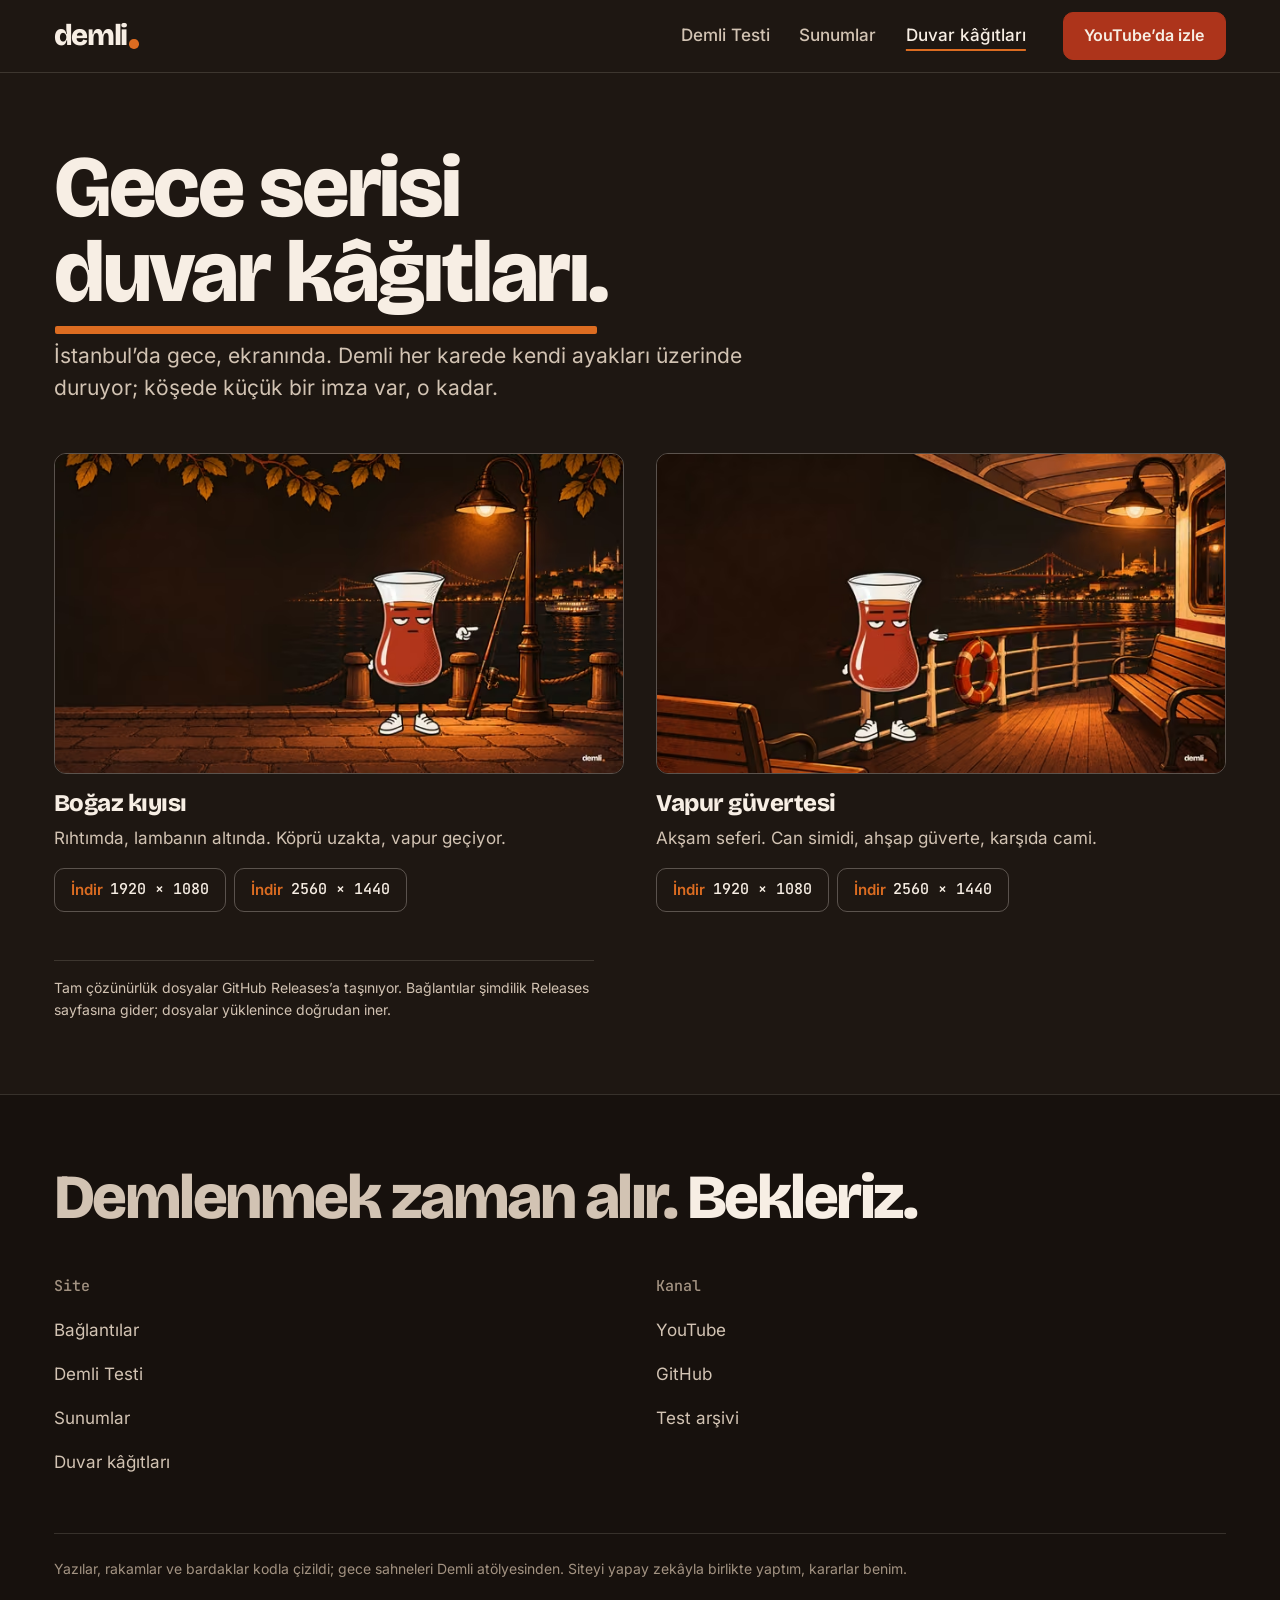
==== commit 4a431c21: "Site v3: Gece rıhtımı bağlantı merkezi, tabaksız Demli Ana sayfa tek ekran bağlantı merkezi; Demli T" ====
--- a/duvar-kagidi/index.html
+++ b/duvar-kagidi/index.html
@@ -2,189 +2,74 @@
 <html lang="tr">
 <head>
 <meta charset="utf-8">
-<meta name="viewport" content="width=device-width,initial-scale=1,viewport-fit=cover">
+<meta name="viewport" content="width=device-width, initial-scale=1">
 <title>Duvar kâğıtları · Demli</title>
-<meta name="description" content="Demli duvar kâğıtları: masaüstü için 4K, QHD ve Full HD; telefon için iPhone ve Android boyutları. Ücretsiz indir.">
+<meta name="description" content="Demli gece serisi duvar kâğıtları: Boğaz kıyısı ve vapur güvertesi.">
 <meta name="theme-color" content="#1E1712">
-<meta name="color-scheme" content="dark">
 <link rel="canonical" href="https://demliai.github.io/duvar-kagidi/">
 <meta property="og:type" content="website">
 <meta property="og:site_name" content="Demli">
+<meta property="og:title" content="Duvar kâğıtları · Demli">
+<meta property="og:description" content="Demli gece serisi duvar kâğıtları: Boğaz kıyısı ve vapur güvertesi.">
+<meta property="og:url" content="https://demliai.github.io/duvar-kagidi/">
+<meta property="og:image" content="https://demliai.github.io/assets/img/og.jpg">
 <meta property="og:locale" content="tr_TR">
-<meta property="og:title" content="Duvar kâğıtları · Demli">
-<meta property="og:description" content="Masaüstü ve telefon için Demli duvar kâğıtları. Ücretsiz.">
-<meta property="og:url" content="https://demliai.github.io/duvar-kagidi/">
-<meta property="og:image" content="https://demliai.github.io/assets/img/og.png">
 <meta name="twitter:card" content="summary_large_image">
-<link rel="icon" href="../favicon.ico" sizes="32x32">
+<link rel="icon" href="../favicon.ico" sizes="any">
 <link rel="icon" href="../assets/img/favicon-32.png" type="image/png" sizes="32x32">
-<link rel="icon" href="../assets/img/favicon-192.png" type="image/png" sizes="192x192">
 <link rel="apple-touch-icon" href="../assets/img/apple-touch-icon.png">
-<link rel="preconnect" href="https://fonts.googleapis.com">
-<link rel="preconnect" href="https://fonts.gstatic.com" crossorigin>
-<link href="https://fonts.googleapis.com/css2?family=Bricolage+Grotesque:opsz,wght@12..96,800&family=Inter:wght@400;500;600&family=JetBrains+Mono:wght@500;700&display=swap" rel="stylesheet">
-<link rel="stylesheet" href="../assets/css/gece.css">
-<script>document.documentElement.classList.add('js')</script>
+<link rel="manifest" href="../site.webmanifest">
+<link rel="preload" href="../assets/fontlar/bricolage-grotesque-latin.woff2" as="font" type="font/woff2" crossorigin>
+<link rel="stylesheet" href="../assets/css/belirtecler.css">
+<link rel="stylesheet" href="../assets/css/temel.css">
+<link rel="stylesheet" href="../assets/css/bilesenler.css">
+<script>if(!matchMedia('(prefers-reduced-motion: reduce)').matches)document.documentElement.classList.add('hareket')</script>
+<script type="module" src="../assets/js/site.js"></script>
 </head>
-<body class="alt-sayfa">
+<body>
 <a class="atla" href="#icerik">İçeriğe geç</a>
-
-<header class="ust" data-ust>
-  <a class="marka" href="../" aria-label="Demli ana sayfa">demli<span class="n">.</span></a>
-  <nav aria-label="Site">
-    <ul>
-      <li class="gizle-dar"><a href="../#demli-testi">demli testi</a></li>
-      <li class="gizle-dar"><a href="../slaytlar/">sunumlar</a></li>
-      <li class="gizle-dar"><a href="../duvar-kagidi/" aria-current="page">duvar kâğıtları</a></li>
-      <li><a class="yt" href="https://www.youtube.com/@demliai" data-baglanti="youtube" rel="noopener">YouTube <span aria-hidden="true">↗</span></a></li>
-    </ul>
-  </nav>
+<header class="ust">
+  <div class="kap ust-ic">
+    <a class="marka" href="../" aria-label="Demli, bağlantılar"><span class="marka-ad">demli</span><span class="marka-nokta" aria-hidden="true"></span></a>
+    <nav class="ust-nav" aria-label="Ana gezinme">
+      <ul><li><a href="../demli-testi/">Demli Testi</a></li><li><a href="../sunumlar/">Sunumlar</a></li><li><a href="../duvar-kagidi/" aria-current="page">Duvar kâğıtları</a></li></ul>
+      <a class="dugme dugme-ana" data-baglanti="youtube" href="https://www.youtube.com/@demliai">YouTube’da izle</a>
+    </nav>
+    <details class="mobil-menu">
+      <summary>Menü</summary>
+      <nav class="mobil-panel" aria-label="Mobil gezinme">
+        <ul><li><a href="../">Bağlantılar</a></li><li><a href="../demli-testi/">Demli Testi</a></li><li><a href="../sunumlar/">Sunumlar</a></li><li><a href="../duvar-kagidi/" aria-current="page">Duvar kâğıtları</a></li></ul>
+        <a class="dugme dugme-ana" data-baglanti="youtube" href="https://www.youtube.com/@demliai">YouTube’da izle</a>
+      </nav>
+    </details>
+  </div>
 </header>
-
-<div class="sayfa-bas">
-  <div class="ic">
-    <p class="kicker" data-dem style="--i:0">&gt; duvar kâğıdı · ücretsiz</p>
-    <h1 data-dem style="--i:1">Duvar kâğıtları<span class="n">.</span></h1>
-    <p class="on-yazi" data-dem style="--i:2">Masaüstü için üç boyut, telefon için iki. Ekranına uyanı indir; hepsi PNG ve ücretsiz. İlk sıradakiler gece, gerisi kâğıt.</p>
-  </div>
-  <img class="yan" src="../assets/img/nesne/kenardan-bakis.webp" width="236" height="520" alt="" aria-hidden="true" decoding="async">
-</div>
-
-<main class="sayfa" id="icerik">
-  <div class="cift"></div>
-
-  <section class="bolum" aria-labelledby="masaustu">
-    <div class="bolum-bas">
-      <h2 id="masaustu">Masaüstü</h2>
-      <p>4K 3840×2160 · QHD 2560×1440 · Full HD 1920×1080</p>
-    </div>
-    <div class="izgara-tek">
-      <article class="kart yatay" data-dem style="--i:0">
-        <a class="resim" href="dosyalar/masaustu/demli-02-bogaz-gece-3840x2160.png" tabindex="-1">
-          <img src="onizleme/demli-02-bogaz-gece-960.webp" srcset="onizleme/demli-02-bogaz-gece-640.webp 640w, onizleme/demli-02-bogaz-gece-960.webp 960w" sizes="(max-width:860px) 92vw, 640px" width="960" height="540" alt="Boğaz kıyısı masaüstü duvar kâğıdı önizlemesi: gece, sokak lambasının ışığında rıhtımda duran Demli; arkada köprü ve vapur. Sol taraf masaüstü ikonlarına boş kalır." loading="lazy" decoding="async">
-        </a>
-        <div class="bilgi">
-          <div class="meta"><span class="rozet-k kotu">gece · yeni</span></div>
-          <h3>Boğaz kıyısı</h3>
-          <p>Lamba ışığında rıhtımda Demli, arkada köprü ve vapur. Sol taraf masaüstü ikonlarına boş kalır.</p>
-          <div class="dugmeler kucuk">
-            <a class="dugme ana" href="dosyalar/masaustu/demli-02-bogaz-gece-3840x2160.png" download aria-label="Boğaz kıyısı: 4K indir, 3840 × 2160 piksel PNG, 3,8 MB"><svg class="ik" viewBox="0 0 16 16" fill="none" stroke="currentColor" stroke-width="1.8" stroke-linecap="round" stroke-linejoin="round" aria-hidden="true"><path d="M8 2v8.5M4.5 7.2 8 10.7l3.5-3.5M2.5 13.8h11"/></svg><span>4K</span><small>3,8 MB</small></a>
-            <a class="dugme" href="dosyalar/masaustu/demli-02-bogaz-gece-2560x1440.png" download aria-label="Boğaz kıyısı: QHD indir, 2560 × 1440 piksel PNG, 1,9 MB"><svg class="ik" viewBox="0 0 16 16" fill="none" stroke="currentColor" stroke-width="1.8" stroke-linecap="round" stroke-linejoin="round" aria-hidden="true"><path d="M8 2v8.5M4.5 7.2 8 10.7l3.5-3.5M2.5 13.8h11"/></svg><span>QHD</span><small>1,9 MB</small></a>
-            <a class="dugme" href="dosyalar/masaustu/demli-02-bogaz-gece-1920x1080.png" download aria-label="Boğaz kıyısı: Full HD indir, 1920 × 1080 piksel PNG, 1,3 MB"><svg class="ik" viewBox="0 0 16 16" fill="none" stroke="currentColor" stroke-width="1.8" stroke-linecap="round" stroke-linejoin="round" aria-hidden="true"><path d="M8 2v8.5M4.5 7.2 8 10.7l3.5-3.5M2.5 13.8h11"/></svg><span>Full HD</span><small>1,3 MB</small></a>
-          </div>
-        </div>
-      </article>
-      <article class="kart yatay" data-dem style="--i:0">
-        <a class="resim" href="dosyalar/masaustu/demli-01-kenardan-kagit-3840x2160.png" tabindex="-1">
-          <img src="onizleme/demli-01-kenardan-kagit-960.webp" srcset="onizleme/demli-01-kenardan-kagit-640.webp 640w, onizleme/demli-01-kenardan-kagit-960.webp 960w" sizes="(max-width:860px) 92vw, 760px" width="960" height="540" alt="Kenardan masaüstü duvar kâğıdı önizlemesi. Sağdaki duvarın arkasından sakin sakin bakar. Sol taraf masaüstü ikonlarına boş kalır." loading="lazy">
-        </a>
-        <div class="bilgi">
-          <div class="meta"><span class="rozet-k">kâğıt</span></div>
-          <h3>Kenardan</h3>
-          <p>Sağdaki duvarın arkasından sakin sakin bakar. Sol taraf masaüstü ikonlarına boş kalır.</p>
-          <div class="dugmeler kucuk">
-            <a class="dugme ana" href="dosyalar/masaustu/demli-01-kenardan-kagit-3840x2160.png" download aria-label="Kenardan: 4K indir, 3840 × 2160 piksel PNG, 7,8 MB"><svg class="ik" viewBox="0 0 16 16" fill="none" stroke="currentColor" stroke-width="1.8" stroke-linecap="round" stroke-linejoin="round" aria-hidden="true"><path d="M8 2v8.5M4.5 7.2 8 10.7l3.5-3.5M2.5 13.8h11"/></svg><span>4K</span><small>7,8 MB</small></a>
-            <a class="dugme" href="dosyalar/masaustu/demli-01-kenardan-kagit-2560x1440.png" download aria-label="Kenardan: QHD indir, 2560 × 1440 piksel PNG, 3,4 MB"><svg class="ik" viewBox="0 0 16 16" fill="none" stroke="currentColor" stroke-width="1.8" stroke-linecap="round" stroke-linejoin="round" aria-hidden="true"><path d="M8 2v8.5M4.5 7.2 8 10.7l3.5-3.5M2.5 13.8h11"/></svg><span>QHD</span><small>3,4 MB</small></a>
-            <a class="dugme" href="dosyalar/masaustu/demli-01-kenardan-kagit-1920x1080.png" download aria-label="Kenardan: Full HD indir, 1920 × 1080 piksel PNG, 1,8 MB"><svg class="ik" viewBox="0 0 16 16" fill="none" stroke="currentColor" stroke-width="1.8" stroke-linecap="round" stroke-linejoin="round" aria-hidden="true"><path d="M8 2v8.5M4.5 7.2 8 10.7l3.5-3.5M2.5 13.8h11"/></svg><span>Full HD</span><small>1,8 MB</small></a>
-          </div>
-        </div>
-      </article>
+<main id="icerik">
+  <section class="sayfa-bas" aria-labelledby="h-duvar">
+    <div class="kap sayfa-bas-metin">
+      <h1 class="dev" id="h-duvar"><span class="satir">Gece serisi</span> <span class="satir"><span class="vurgu">duvar kâğıtları.</span></span></h1>
+      <p class="giris" data-demlen style="--sira:2">İstanbul’da gece, ekranında. Demli her karede kendi ayakları üzerinde duruyor; köşede küçük bir imza var, o kadar.</p>
     </div>
   </section>
-
-  <section class="bolum" aria-labelledby="telefon">
-    <div class="bolum-bas">
-      <h2 id="telefon">Telefon</h2>
-      <p>iPhone 1179×2556 · Android 1080×2400 · PNG</p>
-    </div>
-    <div class="izgara-iki">
-      <article class="kart yatay dik genis" data-dem style="--i:0">
-        <a class="resim" href="dosyalar/telefon/demli-02-vapur-gece-1179x2556.png" tabindex="-1">
-          <img src="onizleme/demli-02-vapur-gece-480.webp" srcset="onizleme/demli-02-vapur-gece-320.webp 320w, onizleme/demli-02-vapur-gece-480.webp 480w" sizes="(max-width:560px) 40vw, 240px" width="480" height="1041" alt="Vapur güvertesi telefon duvar kâğıdı önizlemesi: gece vapurda, lamba ışığında yukarıyı işaret eden Demli." loading="lazy" decoding="async">
-        </a>
-        <div class="bilgi">
-          <div class="meta"><span class="rozet-k kotu">gece · yeni</span></div>
-          <h3>Vapur güvertesi</h3>
-          <p>Gece vapurunda, lamba ışığında Demli yukarıyı, kilit ekranındaki saati gösterir. Üst kısım saate boş.</p>
-          <div class="dugmeler kucuk">
-            <a class="dugme ana" href="dosyalar/telefon/demli-02-vapur-gece-1179x2556.png" download aria-label="Vapur güvertesi: iPhone indir, 1179 × 2556 piksel PNG, 1,3 MB"><svg class="ik" viewBox="0 0 16 16" fill="none" stroke="currentColor" stroke-width="1.8" stroke-linecap="round" stroke-linejoin="round" aria-hidden="true"><path d="M8 2v8.5M4.5 7.2 8 10.7l3.5-3.5M2.5 13.8h11"/></svg><span>iPhone</span><small>1,3 MB</small></a>
-            <a class="dugme" href="dosyalar/telefon/demli-02-vapur-gece-1080x2400.png" download aria-label="Vapur güvertesi: Android indir, 1080 × 2400 piksel PNG, 1,1 MB"><svg class="ik" viewBox="0 0 16 16" fill="none" stroke="currentColor" stroke-width="1.8" stroke-linecap="round" stroke-linejoin="round" aria-hidden="true"><path d="M8 2v8.5M4.5 7.2 8 10.7l3.5-3.5M2.5 13.8h11"/></svg><span>Android</span><small>1,1 MB</small></a>
-          </div>
-        </div>
-      </article>
-      <article class="kart yatay dik" data-dem style="--i:0">
-        <a class="resim" href="dosyalar/telefon/demli-01-saate-isaret-kagit-1179x2556.png" tabindex="-1">
-          <img src="onizleme/demli-01-saate-isaret-kagit-480.webp" srcset="onizleme/demli-01-saate-isaret-kagit-320.webp 320w, onizleme/demli-01-saate-isaret-kagit-480.webp 480w" sizes="(max-width:560px) 40vw, 240px" width="480" height="1041" alt="Saate işaret telefon duvar kâğıdı önizlemesi" loading="lazy">
-        </a>
-        <div class="bilgi">
-          <div class="meta"><span class="rozet-k">kâğıt</span></div>
-          <h3>Saate işaret</h3>
-          <p>Demli parmağıyla kilit ekranındaki saati gösterir. Üst üçte bir saate boş.</p>
-          <div class="dugmeler kucuk">
-            <a class="dugme ana" href="dosyalar/telefon/demli-01-saate-isaret-kagit-1179x2556.png" download aria-label="Saate işaret: iPhone indir, 1179 × 2556 piksel PNG, 3,0 MB"><svg class="ik" viewBox="0 0 16 16" fill="none" stroke="currentColor" stroke-width="1.8" stroke-linecap="round" stroke-linejoin="round" aria-hidden="true"><path d="M8 2v8.5M4.5 7.2 8 10.7l3.5-3.5M2.5 13.8h11"/></svg><span>iPhone</span><small>3,0 MB</small></a>
-            <a class="dugme" href="dosyalar/telefon/demli-01-saate-isaret-kagit-1080x2400.png" download aria-label="Saate işaret: Android indir, 1080 × 2400 piksel PNG, 2,6 MB"><svg class="ik" viewBox="0 0 16 16" fill="none" stroke="currentColor" stroke-width="1.8" stroke-linecap="round" stroke-linejoin="round" aria-hidden="true"><path d="M8 2v8.5M4.5 7.2 8 10.7l3.5-3.5M2.5 13.8h11"/></svg><span>Android</span><small>2,6 MB</small></a>
-          </div>
-        </div>
-      </article>
-      <article class="kart yatay dik" data-dem style="--i:1">
-        <a class="resim" href="dosyalar/telefon/demli-03-kenardan-kagit-1179x2556.png" tabindex="-1">
-          <img src="onizleme/demli-03-kenardan-kagit-480.webp" srcset="onizleme/demli-03-kenardan-kagit-320.webp 320w, onizleme/demli-03-kenardan-kagit-480.webp 480w" sizes="(max-width:560px) 40vw, 240px" width="480" height="1041" alt="Kenardan telefon duvar kâğıdı önizlemesi" loading="lazy">
-        </a>
-        <div class="bilgi">
-          <div class="meta"><span class="rozet-k">kâğıt</span></div>
-          <h3>Kenardan</h3>
-          <p>Masaüstündekinin telefon eşi: duvarın kenarından bakış.</p>
-          <div class="dugmeler kucuk">
-            <a class="dugme ana" href="dosyalar/telefon/demli-03-kenardan-kagit-1179x2556.png" download aria-label="Kenardan: iPhone indir, 1179 × 2556 piksel PNG, 2,9 MB"><svg class="ik" viewBox="0 0 16 16" fill="none" stroke="currentColor" stroke-width="1.8" stroke-linecap="round" stroke-linejoin="round" aria-hidden="true"><path d="M8 2v8.5M4.5 7.2 8 10.7l3.5-3.5M2.5 13.8h11"/></svg><span>iPhone</span><small>2,9 MB</small></a>
-            <a class="dugme" href="dosyalar/telefon/demli-03-kenardan-kagit-1080x2400.png" download aria-label="Kenardan: Android indir, 1080 × 2400 piksel PNG, 2,5 MB"><svg class="ik" viewBox="0 0 16 16" fill="none" stroke="currentColor" stroke-width="1.8" stroke-linecap="round" stroke-linejoin="round" aria-hidden="true"><path d="M8 2v8.5M4.5 7.2 8 10.7l3.5-3.5M2.5 13.8h11"/></svg><span>Android</span><small>2,5 MB</small></a>
-          </div>
-        </div>
-      </article>
-    </div>
-  </section>
-
-  <section class="bolum" aria-labelledby="nasil">
-    <div class="bolum-bas">
-      <h2 id="nasil">Nasıl ayarlanır?</h2>
-      <p>ekranına uyan boyutu seç</p>
-    </div>
-    <div class="nasil">
-      <div class="kart">
-        <p class="kicker">&gt; windows</p>
-        <h3>Bilgisayar</h3>
-        <ol>
-          <li>İndirdiğin dosyaya sağ tıkla.</li>
-          <li>"Masaüstü arka planı olarak ayarla"yı seç.</li>
-          <li>Ayarlar &gt; Kişiselleştirme &gt; Arka plan'da sığdırma "Doldur" olsun.</li>
-        </ol>
-      </div>
-      <div class="kart">
-        <p class="kicker">&gt; iphone</p>
-        <h3>iPhone</h3>
-        <ol>
-          <li>Görseli Fotoğraflar'a kaydet.</li>
-          <li>Ayarlar &gt; Duvar Kâğıdı &gt; Yeni Duvar Kâğıdı Ekle &gt; Fotoğraflar.</li>
-          <li>"Derinlik efekti"ni kapat; saat Demli'nin arkasına geçmesin.</li>
-        </ol>
-      </div>
-      <div class="kart">
-        <p class="kicker">&gt; android</p>
-        <h3>Android</h3>
-        <ol>
-          <li>Görseli Galeri'de aç.</li>
-          <li>Menüden "Duvar kâğıdı olarak ayarla"yı seç.</li>
-          <li>Kilit ekranı, ana ekran ya da ikisi.</li>
-        </ol>
-      </div>
-    </div>
+  <section class="bolum bolum-yakin" aria-label="Duvar kâğıdı listesi">
+    <div class="kap"><div data-veri="duvar" data-kok="../"><!--veri--><ul class="duvar-liste"><li class="duvar"><figure><picture><source type="image/avif" srcset="../assets/img/duvar/bogaz-gece-640.avif 640w, ../assets/img/duvar/bogaz-gece-960.avif 960w" sizes="(min-width: 900px) 46vw, 100vw"><img src="../assets/img/duvar/bogaz-gece-960.webp" srcset="../assets/img/duvar/bogaz-gece-640.webp 640w, ../assets/img/duvar/bogaz-gece-960.webp 960w" sizes="(min-width: 900px) 46vw, 100vw" width="960" height="540" alt="Gece Boğaz kıyısı: sokak lambasının altında Demli ayakları üzerinde duruyor, arkada ışıklı köprü ve vapur." loading="lazy"></picture><figcaption><h2>Boğaz kıyısı</h2><p>Rıhtımda, lambanın altında. Köprü uzakta, vapur geçiyor.</p><ul class="olculer"><li><a href="https://github.com/demliai/demliai.github.io/releases" rel="nofollow"><span>İndir</span>1920 × 1080</a></li><li><a href="https://github.com/demliai/demliai.github.io/releases" rel="nofollow"><span>İndir</span>2560 × 1440</a></li></ul></figcaption></figure></li><li class="duvar"><figure><picture><source type="image/avif" srcset="../assets/img/duvar/vapur-gece-640.avif 640w, ../assets/img/duvar/vapur-gece-960.avif 960w" sizes="(min-width: 900px) 46vw, 100vw"><img src="../assets/img/duvar/vapur-gece-960.webp" srcset="../assets/img/duvar/vapur-gece-640.webp 640w, ../assets/img/duvar/vapur-gece-960.webp 960w" sizes="(min-width: 900px) 46vw, 100vw" width="960" height="540" alt="Gece vapur güvertesi: Demli ahşap güvertede ayakları üzerinde duruyor, arkada Boğaz ve ışıklı köprü." loading="lazy"></picture><figcaption><h2>Vapur güvertesi</h2><p>Akşam seferi. Can simidi, ahşap güverte, karşıda cami.</p><ul class="olculer"><li><a href="https://github.com/demliai/demliai.github.io/releases" rel="nofollow"><span>İndir</span>1920 × 1080</a></li><li><a href="https://github.com/demliai/demliai.github.io/releases" rel="nofollow"><span>İndir</span>2560 × 1440</a></li></ul></figcaption></figure></li></ul><p class="dipnot indir-notu">Tam çözünürlük dosyalar GitHub Releases’a taşınıyor. Bağlantılar şimdilik Releases sayfasına gider; dosyalar yüklenince doğrudan iner.</p><!--/veri--></div></div>
   </section>
 </main>
-
-<footer class="alt-kunye">
-  <span><b>demli.</b> · <a href="../">ana sayfa</a></span><span>Kişisel kullanım için ücretsiz. Görseller yapay zekâ destekli, kodla kurulur.</span>
+<footer class="alt">
+  <div class="kap alt-ic">
+    <p class="imza">Demlenmek zaman alır. <span>Bekleriz.</span></p>
+    <div class="alt-izgara">
+      <nav aria-labelledby="alt-site"><h2 id="alt-site">Site</h2><ul>
+        <li><a href="../">Bağlantılar</a></li><li><a href="../demli-testi/">Demli Testi</a></li><li><a href="../sunumlar/">Sunumlar</a></li><li><a href="../duvar-kagidi/">Duvar kâğıtları</a></li>
+      </ul></nav>
+      <nav aria-labelledby="alt-kanal"><h2 id="alt-kanal">Kanal</h2><ul>
+        <li><a data-baglanti="youtube" href="https://www.youtube.com/@demliai">YouTube</a></li>
+        <li><a data-baglanti="github" href="https://github.com/demliai">GitHub</a></li>
+        <li><a data-baglanti="arena" href="https://github.com/demliai/demli-arena">Test arşivi</a></li>
+      </ul></nav>
+    </div>
+    <p class="kunye">Yazılar, rakamlar ve bardaklar kodla çizildi; gece sahneleri Demli atölyesinden. Siteyi yapay zekâyla birlikte yaptım, kararlar benim.</p>
+  </div>
 </footer>
-
-<script src="../assets/js/config.js"></script>
-<script src="../assets/js/gece.js"></script>
 </body>
 </html>
--- a/assets/css/belirtecler.css
+++ b/assets/css/belirtecler.css
@@ -0,0 +1,69 @@
+/* Demli · belirteçler. Renkler marka dosyasından (atolye/marka.md), tasarım dili v2 "Gece İstanbul'u".
+   Hep gece. Krem kâğıt yalnız veri yüzeyi. Tek vurgu tavşankanı; altın yalnız çizgi. Arayüzde ışıma yok. */
+
+/* Yerel fontlar (SIL OFL), latin + latin-ext alt kümesi: Türkçe harfler latin-ext'te. Google Fonts yok. */
+@font-face { font-family: 'Bricolage Grotesque'; font-style: normal; font-weight: 500 800; font-display: swap;
+  src: url('../fontlar/bricolage-grotesque-latin-ext.woff2') format('woff2');
+  unicode-range: U+0100-02BA, U+02BD-02C5, U+02C7-02CC, U+02CE-02D7, U+02DD-02FF, U+0304, U+0308, U+0329, U+1D00-1DBF, U+1E00-1E9F, U+1EF2-1EFF, U+2020, U+20A0-20AB, U+20AD-20C4, U+2113, U+2C60-2C7F, U+A720-A7FF; }
+@font-face { font-family: 'Bricolage Grotesque'; font-style: normal; font-weight: 500 800; font-display: swap;
+  src: url('../fontlar/bricolage-grotesque-latin.woff2') format('woff2');
+  unicode-range: U+0000-00FF, U+0131, U+0152-0153, U+02BB-02BC, U+02C6, U+02DA, U+02DC, U+0304, U+0308, U+0329, U+2000-206F, U+20AC, U+2122, U+2191, U+2193, U+2212, U+2215, U+FEFF, U+FFFD; }
+@font-face { font-family: 'Inter'; font-style: normal; font-weight: 400 700; font-display: swap;
+  src: url('../fontlar/inter-latin-ext.woff2') format('woff2');
+  unicode-range: U+0100-02BA, U+02BD-02C5, U+02C7-02CC, U+02CE-02D7, U+02DD-02FF, U+0304, U+0308, U+0329, U+1D00-1DBF, U+1E00-1E9F, U+1EF2-1EFF, U+2020, U+20A0-20AB, U+20AD-20C4, U+2113, U+2C60-2C7F, U+A720-A7FF; }
+@font-face { font-family: 'Inter'; font-style: normal; font-weight: 400 700; font-display: swap;
+  src: url('../fontlar/inter-latin.woff2') format('woff2');
+  unicode-range: U+0000-00FF, U+0131, U+0152-0153, U+02BB-02BC, U+02C6, U+02DA, U+02DC, U+0304, U+0308, U+0329, U+2000-206F, U+20AC, U+2122, U+2191, U+2193, U+2212, U+2215, U+FEFF, U+FFFD; }
+@font-face { font-family: 'JetBrains Mono'; font-style: normal; font-weight: 400 700; font-display: swap;
+  src: url('../fontlar/jetbrains-mono-latin-ext.woff2') format('woff2');
+  unicode-range: U+0100-02BA, U+02BD-02C5, U+02C7-02CC, U+02CE-02D7, U+02DD-02FF, U+0304, U+0308, U+0329, U+1D00-1DBF, U+1E00-1E9F, U+1EF2-1EFF, U+2020, U+20A0-20AB, U+20AD-20C4, U+2113, U+2C60-2C7F, U+A720-A7FF; }
+@font-face { font-family: 'JetBrains Mono'; font-style: normal; font-weight: 400 700; font-display: swap;
+  src: url('../fontlar/jetbrains-mono-latin.woff2') format('woff2');
+  unicode-range: U+0000-00FF, U+0131, U+0152-0153, U+02BB-02BC, U+02C6, U+02DA, U+02DC, U+0304, U+0308, U+0329, U+2000-206F, U+20AC, U+2122, U+2191, U+2193, U+2212, U+2215, U+FEFF, U+FFFD; }
+
+:root {
+  color-scheme: dark;
+  /* gece */
+  --gece: #1E1712;          /* demlik kahvesi: ana zemin */
+  --gece-alt: #17110D;      /* bir kat koyu: alt bilgi, tablo başı */
+  --gece-ust: #261D17;      /* bir kat açık: yükseltilmiş yüzey */
+  --cizgi: rgba(247, 238, 228, .14);
+  --cizgi-guclu: rgba(247, 238, 228, .28);
+  /* yazı (gece üstünde) */
+  --metin: #F7EEE4;
+  --metin-2: #D2C3B3;
+  --metin-3: #A39382;
+  /* marka */
+  --kagit: #F7EEE4;          /* yalnız veri yüzeyi (adisyon) */
+  --murekkep: #16130F;
+  --tavsankani: #AD341B;     /* tek vurgu */
+  --tavsankani-koyu: #92291A;
+  --cay: #DC6C21;            /* çay yüzeyi: alt çizgi, işaretçi */
+  --altin: #D49B26;          /* yalnız çizgi */
+  --olumsuz: #5B6670;
+  --claude: #C98A5E;         /* model kimliği: yalnız 8 px nokta */
+  --gpt: #6FA79D;
+
+  /* yazı */
+  --baslik: 'Bricolage Grotesque', 'Segoe UI', system-ui, sans-serif;
+  --govde: 'Inter', 'Segoe UI', system-ui, sans-serif;
+  --mono: 'JetBrains Mono', ui-monospace, Consolas, monospace;
+
+  /* ölçek (yaklaşık 1,25 oran) */
+  --y-kucuk: .875rem;
+  --y-govde: 1.0625rem;
+  --y-giris: clamp(1.125rem, 1.02rem + .45vw, 1.3125rem);
+  --y-h3: clamp(1.25rem, 1.1rem + .6vw, 1.5rem);
+  --y-h2: clamp(2rem, 1.35rem + 2.6vw, 3.5rem);
+  --y-dev: clamp(2.75rem, 1.6rem + 4.8vw, 5.5rem);
+
+  /* boşluk */
+  --b1: .25rem; --b2: .5rem; --b3: .75rem; --b4: 1rem; --b5: 1.5rem; --b6: 2rem; --b7: 3rem; --b8: 4.5rem; --b9: 7rem;
+  --kenar: clamp(16px, 4.2vw, 56px);
+  --genislik: 1200px;
+  --kose: 12px;
+
+  /* hareket: sakin, aşağıdan yukarı */
+  --demlen: cubic-bezier(.2, .7, .2, 1);
+  --sure: 380ms;
+}
--- a/assets/css/temel.css
+++ b/assets/css/temel.css
@@ -0,0 +1,144 @@
+/* Demli · temel: sıfırlama, düzen, üst ve alt bant, düğmeler, geçişler. */
+*, *::before, *::after { box-sizing: border-box; }
+html { -webkit-text-size-adjust: 100%; text-size-adjust: 100%; }
+body {
+  margin: 0; background: var(--gece); color: var(--metin);
+  font: 400 var(--y-govde)/1.6 var(--govde);
+  font-feature-settings: 'ss01', 'cv11';
+  -webkit-font-smoothing: antialiased;
+  overflow-wrap: break-word;
+}
+img, svg, picture, canvas { display: block; max-width: 100%; }
+img { height: auto; }
+h1, h2, h3, p, ul, ol, dl, dd, figure { margin: 0; }
+ul, ol { padding: 0; list-style: none; }
+a { color: inherit; text-decoration-thickness: 1.5px; text-underline-offset: .2em; }
+table { border-collapse: collapse; }
+:focus-visible { outline: 2px solid var(--cay); outline-offset: 3px; border-radius: 4px; }
+::selection { background: var(--tavsankani); color: var(--kagit); }
+
+.kap { width: 100%; max-width: calc(var(--genislik) + 2 * var(--kenar)); margin-inline: auto; padding-inline: var(--kenar); }
+
+/* klavye ile atla: görünmezken tamamen ekran dışında (kesik yazı değil) */
+.atla { position: absolute; left: var(--kenar); top: 0; transform: translateY(-200%); z-index: 50;
+  background: var(--kagit); color: var(--murekkep); padding: .7rem 1rem; border-radius: 8px; font-weight: 600; text-decoration: none; }
+.atla:focus { transform: translateY(12px); }
+
+/* ---------- yazı ---------- */
+.dev, .bolum-baslik, h3, .marka-ad { font-family: var(--baslik); font-weight: 800; letter-spacing: -.025em; }
+.dev { font-size: var(--y-dev); line-height: .98; }
+.bolum-baslik { font-size: var(--y-h2); line-height: 1.02; text-wrap: balance; }
+h3 { font-size: var(--y-h3); line-height: 1.15; letter-spacing: -.02em; }
+.giris { font-size: var(--y-giris); line-height: 1.55; color: var(--metin-2); max-width: 36em; text-wrap: pretty; }
+.dipnot { font-size: var(--y-kucuk); color: var(--metin-3); max-width: 60ch; }
+.mono, .ust-not, kbd { font-family: var(--mono); font-weight: 500; }
+/* tek vurgu kelime: çay yüzeyi rengiyle alttan çizgi (tasarım dili) */
+.vurgu { position: relative; white-space: nowrap; }
+.vurgu::after { content: ''; position: absolute; left: .02em; right: .12em; bottom: -.1em; height: .09em; background: var(--cay); border-radius: 2px; transform-origin: left; }
+
+.ust-not { display: inline-flex; align-items: center; gap: .55rem; font-size: .9375rem; color: var(--metin-2); }
+.nokta-durum { width: 9px; height: 9px; border-radius: 50%; border: 2px solid var(--cay); flex: none; display: inline-block; }
+.durum-demleniyor { background: var(--cay); }
+.durum-bitti { background: var(--tavsankani); border-color: var(--tavsankani); }
+
+/* ---------- düğmeler ---------- */
+.dugme {
+  display: inline-flex; align-items: center; justify-content: center; gap: .5rem;
+  min-height: 48px; padding: .7rem 1.3rem; border-radius: 10px;
+  border: 1.5px solid var(--cizgi-guclu); color: var(--metin); background: transparent;
+  font: 600 1rem/1.2 var(--govde); text-decoration: none; white-space: nowrap;
+  transition: border-color var(--sure) var(--demlen), background-color var(--sure) var(--demlen);
+}
+.dugme:hover { border-color: var(--metin); }
+.dugme-ana { background: var(--tavsankani); border-color: var(--tavsankani); color: var(--kagit); }
+.dugme-ana:hover { background: var(--tavsankani-koyu); border-color: var(--tavsankani-koyu); }
+.dugmeler { display: flex; flex-wrap: wrap; gap: var(--b3); }
+.metin-bag { display: inline-flex; align-items: center; min-height: 44px; font-weight: 600; color: var(--metin);
+  text-decoration: underline; text-decoration-color: var(--cay); text-decoration-thickness: 2px; text-underline-offset: .3em; }
+.metin-bag:hover { text-decoration-color: var(--metin); }
+
+/* ---------- üst bant ---------- */
+.ust { position: relative; z-index: 20; background: var(--gece); border-bottom: 1px solid var(--cizgi); }
+.ust-ic { display: flex; align-items: center; justify-content: space-between; gap: var(--b5); min-height: 72px; }
+.marka { display: inline-flex; align-items: baseline; gap: .12em; text-decoration: none; min-height: 44px; align-items: center; padding-right: .25rem; }
+.marka-ad { font-size: 1.85rem; line-height: 1; letter-spacing: -.045em; }
+.marka-nokta { width: .32em; height: .32em; margin-top: .55em; border-radius: 50%; background: var(--cay); font-size: 1.85rem; }
+.ust-nav { display: flex; align-items: center; gap: var(--b5); }
+.ust-nav ul { display: flex; gap: var(--b1); }
+.ust-nav ul a { display: inline-flex; align-items: center; min-height: 44px; padding: 0 .8rem; border-radius: 8px;
+  text-decoration: none; font-weight: 500; color: var(--metin-2); }
+.ust-nav ul a:hover { color: var(--metin); }
+.ust-nav ul a[aria-current='page'] { color: var(--metin); text-decoration: underline; text-decoration-color: var(--cay); text-decoration-thickness: 2px; text-underline-offset: .45em; }
+
+/* mobil menü: <details> ile, JS olmadan da açılır */
+.mobil-menu { display: none; }
+.mobil-menu > summary { list-style: none; cursor: pointer; display: inline-flex; align-items: center; gap: .6rem;
+  min-height: 44px; min-width: 44px; padding: 0 .9rem; border: 1.5px solid var(--cizgi-guclu); border-radius: 10px; font-weight: 600; }
+.mobil-menu > summary::-webkit-details-marker { display: none; }
+.mobil-menu > summary::after { content: ''; width: 14px; height: 10px; flex: none;
+  background: linear-gradient(var(--metin) 0 0) top / 100% 2px no-repeat, linear-gradient(var(--metin) 0 0) center / 100% 2px no-repeat, linear-gradient(var(--metin) 0 0) bottom / 100% 2px no-repeat; }
+.mobil-menu[open] > summary::after { background: linear-gradient(var(--metin) 0 0) center / 100% 2px no-repeat; }
+.mobil-menu:not([open]) .mobil-panel { display: none; }
+.mobil-panel { position: absolute; left: 0; right: 0; top: 100%; background: var(--gece); border-bottom: 1px solid var(--cizgi-guclu);
+  padding: var(--b3) var(--kenar) var(--b6); }
+.mobil-panel ul { display: grid; }
+.mobil-panel li + li { border-top: 1px solid var(--cizgi); }
+.mobil-panel a { display: flex; align-items: center; justify-content: space-between; min-height: 56px; text-decoration: none;
+  font: 800 1.5rem/1.1 var(--baslik); letter-spacing: -.03em; }
+.mobil-panel a[aria-current='page'] { color: var(--cay); }
+.mobil-panel .dugme { margin-top: var(--b5); width: 100%; justify-content: center; font: 600 1rem/1.2 var(--govde); letter-spacing: 0; }
+.hareket .mobil-menu[open] .mobil-panel { animation: demlen-panel var(--sure) var(--demlen) both; }
+@keyframes demlen-panel { from { clip-path: inset(0 0 100% 0); transform: translateY(-8px); } to { clip-path: inset(0); transform: none; } }
+
+@media (max-width: 899px) {
+  .ust-nav { display: none; }
+  .mobil-menu { display: block; }
+}
+
+/* ---------- bölümler ---------- */
+.bolum { padding-block: var(--b8); }
+.bolum + .bolum { border-top: 1px solid var(--cizgi); }
+.bolum-bas { display: grid; gap: var(--b4); margin-bottom: var(--b7); max-width: 46rem; }
+
+/* altın çift çizgi + buhar: tabak kenarı değil, bölüm ayracı (tasarım dili imzası) */
+.ayrac { display: flex; align-items: center; gap: var(--b3); padding-block: var(--b6) 0; }
+.ayrac::before, .ayrac::after { content: ''; height: 6px; flex: 1;
+  background: linear-gradient(var(--altin) 0 0) top / 100% 2px no-repeat, linear-gradient(var(--altin) 0 0) bottom / 100% 1px no-repeat; opacity: .75; }
+.ayrac::before { flex: 0 0 clamp(24px, 6vw, 72px); }
+.ayrac svg { width: 22px; height: 30px; flex: none; }
+
+/* ---------- alt bant ---------- */
+.alt { background: var(--gece-alt); border-top: 1px solid var(--cizgi); padding-block: var(--b8) var(--b6); }
+.alt-ic { display: grid; gap: var(--b7); }
+.imza { font: 800 clamp(2rem, 1.2rem + 3.4vw, 4rem)/1 var(--baslik); letter-spacing: -.04em; color: var(--metin-2); text-wrap: balance; }
+.imza span { color: var(--metin); }
+.alt-izgara { display: grid; gap: var(--b6); grid-template-columns: repeat(auto-fit, minmax(180px, 1fr)); }
+.alt-izgara h2 { font: 500 .9375rem/1.3 var(--mono); color: var(--metin-3); margin-bottom: var(--b3); }
+.alt-izgara a { display: inline-flex; align-items: center; min-height: 44px; text-decoration: none; color: var(--metin-2); }
+.alt-izgara a:hover { color: var(--metin); text-decoration: underline; text-decoration-color: var(--cay); }
+.kunye { font-size: var(--y-kucuk); color: var(--metin-3); border-top: 1px solid var(--cizgi); padding-top: var(--b5); }
+
+/* ---------- açılış hareketi: tek sahne, aşağıdan yukarı demlenme ---------- */
+.dev .satir { display: block; }
+.hareket .dev .satir { animation: demlen 760ms var(--demlen) both; }
+.hareket .dev .satir:nth-child(2) { animation-delay: 110ms; }
+.hareket .dev .vurgu::after { animation: cizgi-dol 620ms var(--demlen) 620ms both; }
+.hareket [data-demlen] { animation: demlen 760ms var(--demlen) both; animation-delay: calc(var(--sira, 0) * 90ms + 200ms); }
+@keyframes demlen { from { transform: translateY(24px); clip-path: inset(100% 0 0 0); } to { transform: none; clip-path: inset(0 0 -.3em 0); } }
+@keyframes cizgi-dol { from { transform: scaleX(0); } to { transform: scaleX(1); } }
+
+/* sayfalar arası geçiş: yeni sayfa alttan dolar (düz söndürme değil) */
+@view-transition { navigation: auto; }
+::view-transition-old(root) { animation: 300ms var(--demlen) both sayfa-cik; }
+::view-transition-new(root) { animation: 460ms var(--demlen) both sayfa-dol; }
+@keyframes sayfa-dol { from { clip-path: inset(100% 0 0 0); } to { clip-path: inset(0); } }
+@keyframes sayfa-cik { to { transform: translateY(-16px); } }
+
+@media (prefers-reduced-motion: reduce) {
+  @view-transition { navigation: none; }
+  *, *::before, *::after { animation: none !important; transition: none !important; }
+}
+@media print {
+  .ust-nav, .mobil-menu, .dugmeler { display: none; }
+  body { background: #fff; color: #000; }
+}
--- a/assets/css/bilesenler.css
+++ b/assets/css/bilesenler.css
@@ -0,0 +1,190 @@
+/* Demli · bileşenler: sahne (açılış), çay ölçer, görevler, dizin, test sayfası, sunum, duvar kâğıdı, 404. */
+
+/* ---------- Demli yuvası: statik yedek + canlı kukla ---------- */
+.demli { position: absolute; aspect-ratio: 840 / 1001; }
+.demli > img, .demli > picture, .demli > picture img, .demli-tuval { position: absolute; inset: 0; width: 100%; height: 100%; }
+.demli.canli > picture, .demli.canli > img { visibility: hidden; }
+
+/* ---------- açılış sahnesi ---------- */
+.sahne { display: grid; background: var(--gece); }
+.sahne-resim { position: relative; width: 100%; max-width: 1920px; margin-inline: auto; aspect-ratio: 1672 / 941; }
+.sahne-resim > picture img { width: 100%; height: auto; }
+/* Demli rıhtımda: iki babanın arasında, ayakları taş zeminde (görsel koordinatına göre yüzde) */
+.sahne-demli { left: 50%; top: 36.5%; width: 25.5%; }
+.sahne-metin { padding-block: var(--b7) var(--b6); display: grid; gap: var(--b5); align-content: center; }
+.sahne-metin .giris { max-width: 30em; }
+@media (min-width: 1100px) {
+  .sahne > * { grid-area: 1 / 1; }
+  .sahne-metin { position: relative; z-index: 2; max-width: none; padding-block: 0; align-self: center;
+    margin-inline: max(var(--kenar), calc((100% - var(--genislik)) / 2)); width: min(40%, 46rem); padding-inline: 0; }
+  .sahne-metin .dev { font-size: min(4.3vw, 5.4rem); }
+  .sahne-metin .giris { font-size: clamp(1.125rem, .6rem + .6vw, 1.3125rem); }
+}
+
+/* ---------- ana sayfa: sıradaki test ---------- */
+.test-izgara { display: grid; gap: var(--b7); align-items: end; }
+.test-sol { display: grid; gap: var(--b4); }
+.test-sol .kirik { color: var(--metin-2); }
+.zaman { font-family: var(--mono); font-size: .9375rem; color: var(--metin-2); }
+.kalan { color: var(--cay); display: inline-block; }
+@media (min-width: 960px) { .test-izgara { grid-template-columns: minmax(0, 1fr) minmax(0, 1.05fr); } }
+
+.olcer-sira { display: flex; flex-wrap: wrap; justify-content: center; gap: var(--b6) 0; }
+.olcer-sira li { display: grid; justify-items: center; text-align: center; gap: .2rem; flex: 0 0 33.333%; min-width: 0; }
+@media (min-width: 600px) { .olcer-sira { justify-content: space-between; } .olcer-sira li { flex: 1 1 0; } }
+.olcer { width: 100%; max-width: 92px; height: auto; margin-bottom: var(--b2); }
+.olcer-puan { font: 800 1.75rem/1 var(--baslik); letter-spacing: -.03em; }
+.olcer-ad { display: inline-flex; align-items: center; gap: .4rem; font-weight: 600; font-size: .9375rem; white-space: nowrap; }
+.olcer-arac { font-family: var(--mono); font-size: .875rem; color: var(--metin-3); white-space: nowrap; }
+.aile-nokta { width: 8px; height: 8px; border-radius: 50%; flex: none; display: inline-block; background: var(--metin-3); }
+.aile-claude { background: var(--claude); }
+.aile-gpt { background: var(--gpt); }
+
+.gorev-liste { display: grid; margin-top: var(--b8); border-top: 1px solid var(--cizgi); }
+.gorev-liste li { display: grid; grid-template-columns: 3rem minmax(0, 1fr); gap: var(--b4); padding-block: var(--b5); border-bottom: 1px solid var(--cizgi); }
+.gorev-liste > li > div { display: grid; gap: .35rem; max-width: 52rem; }
+.gorev-liste p { color: var(--metin-2); }
+.gorev-sira { font: 800 2rem/1 var(--baslik); color: var(--cay); padding-top: .1rem; }
+.gorev-meta { font-family: var(--mono); font-size: .875rem; color: var(--metin-3) !important; }
+@media (min-width: 960px) {
+  .gorev-liste { grid-template-columns: repeat(3, 1fr); border-top: 0; gap: var(--b6); }
+  .gorev-liste li { grid-template-columns: 1fr; border-bottom: 0; border-top: 2px solid var(--cizgi-guclu); padding-top: var(--b5); }
+}
+.test-alt { margin-top: var(--b6); }
+
+/* ---------- ana sayfa: dizin (sitenin masası) ---------- */
+.dizin { border-top: 1px solid var(--cizgi-guclu); }
+.dizin li { border-bottom: 1px solid var(--cizgi); }
+.dizin a { display: grid; gap: .35rem var(--b6); padding-block: var(--b5); text-decoration: none; align-items: baseline; }
+.dizin-ad { font: 800 clamp(1.75rem, 1.2rem + 2vw, 2.75rem)/1.05 var(--baslik); letter-spacing: -.035em; transition: color var(--sure) var(--demlen); }
+.dizin-acik { color: var(--metin-2); max-width: 34rem; }
+.dizin-yer { font-family: var(--mono); font-size: .875rem; color: var(--metin-3); }
+.dizin a:hover .dizin-ad { color: var(--cay); }
+@media (min-width: 900px) { .dizin a { grid-template-columns: minmax(0, 5fr) minmax(0, 6fr) 8.5rem; } .dizin-yer { text-align: right; } }
+
+/* ---------- iç sayfa başı ---------- */
+.sayfa-bas { padding-block: var(--b8) var(--b7); }
+.sayfa-bas + .bolum-yakin { padding-top: 0; border-top: 0; }
+.sayfa-bas-izgara { display: grid; gap: var(--b6); align-items: end; }
+.sayfa-bas .dev { max-width: 14ch; }
+.sayfa-bas-metin { display: grid; gap: var(--b5); }
+.sayfa-demli { position: relative; width: min(240px, 52vw); aspect-ratio: 840 / 1001; justify-self: center; }
+.sayfa-demli .demli { inset: 0; width: 100%; }
+@media (min-width: 900px) {
+  .sayfa-bas-izgara { grid-template-columns: minmax(0, 1fr) auto; }
+  .sayfa-demli { width: 280px; margin-right: var(--b6); }
+}
+
+/* ---------- test sayfası ---------- */
+.durum-satir { margin-top: var(--b7); display: grid; grid-template-columns: repeat(auto-fit, minmax(170px, 1fr)); border-block: 1px solid var(--cizgi-guclu); }
+.durum-satir > div { padding: var(--b4) var(--b4) var(--b4) 0; display: grid; gap: .2rem; }
+.durum-satir dt { font-family: var(--mono); font-size: .8125rem; color: var(--metin-3); }
+.durum-satir dd { font-weight: 600; display: flex; flex-wrap: wrap; align-items: center; gap: .1rem .5rem; }
+@media (max-width: 599px) { .durum-satir > div:last-child { grid-column: 1 / -1; } }
+.durum-satir .kalan { font-family: var(--mono); font-size: .875rem; font-weight: 500; }
+
+.kurallar { display: grid; gap: 0 var(--b7); grid-template-columns: repeat(auto-fit, minmax(min(100%, 300px), 1fr)); border-top: 1px solid var(--cizgi-guclu); }
+.kurallar > div { padding-block: var(--b5); border-bottom: 1px solid var(--cizgi); display: grid; gap: .3rem; }
+.kurallar dt { font: 800 1.375rem/1.2 var(--baslik); letter-spacing: -.02em; }
+.kurallar dd { color: var(--metin-2); }
+
+.gorevler { display: grid; gap: var(--b7) var(--b6); grid-template-columns: repeat(auto-fit, minmax(min(100%, 320px), 1fr)); }
+.gorev-kart { display: grid; gap: var(--b3); align-content: start; }
+.gorev-no { font-family: var(--mono); font-size: .875rem; color: var(--cay); }
+.gorev-ozet { color: var(--metin-2); min-height: 4.8em; }
+.cetvel { display: grid; grid-template-columns: 140px minmax(0, 1fr); gap: var(--b5); margin-top: var(--b4); }
+.cetvel-bardak { width: 140px; height: auto; }
+.cetvel-kalem { position: relative; }
+.cetvel-kalem li { position: absolute; left: 0; right: 0; bottom: var(--alt); transform: translateY(50%); font-size: .9375rem; line-height: 1.25; color: var(--metin-2);
+  display: flex; gap: .6rem; align-items: baseline; }
+.cetvel-kalem li::before { content: ''; position: absolute; left: calc(-1 * var(--b5) - 8px); top: 50%; width: calc(var(--b5) + 2px); border-top: 1px dashed var(--cizgi-guclu); }
+.cetvel-puan { font: 700 .9375rem/1 var(--mono); color: var(--metin); min-width: 1.6em; }
+
+.tablo-kap { overflow-x: auto; border: 1px solid var(--cizgi-guclu); border-radius: var(--kose); }
+.sonuc { width: 100%; min-width: 620px; font-variant-numeric: tabular-nums; }
+.sonuc th, .sonuc td { padding: .85rem 1rem; text-align: right; border-bottom: 1px solid var(--cizgi); }
+.sonuc thead th { background: var(--gece-alt); font: 500 .875rem/1.3 var(--mono); color: var(--metin-2); white-space: nowrap; }
+.sonuc th[scope='row'], .sonuc thead th:first-child { text-align: left; }
+.sonuc th[scope='row'] { font-weight: 600; white-space: nowrap; }
+.sonuc th[scope='row'] .aile-nokta { margin-right: .55rem; vertical-align: .1em; }
+.tablo-arac { display: block; font: 400 .8125rem/1.3 var(--mono); color: var(--metin-3); margin-left: 1.1rem; }
+.sonuc td { font: 600 1.0625rem/1 var(--mono); }
+.sonuc .ort { color: var(--metin); font-weight: 700; }
+.sonuc tbody tr:last-child > * { border-bottom: 0; }
+.bos { color: var(--metin-3); }
+/* dar ekranda tablo yerine satır kartları: yatay kaydırma ve kesik hücre yok */
+@media (max-width: 699px) {
+  .tablo-kap { border: 0; border-radius: 0; overflow: visible; }
+  .sonuc { min-width: 0; }
+  .sonuc thead { display: none; }
+  .sonuc tr { display: grid; grid-template-columns: repeat(4, minmax(0, 1fr)); border-top: 1px solid var(--cizgi-guclu); padding-block: var(--b4); }
+  .sonuc th[scope='row'] { grid-column: 1 / -1; padding: 0 0 var(--b3); border: 0; }
+  .sonuc td { display: grid; gap: .3rem; align-content: space-between; text-align: left; padding: 0; border: 0; }
+  .sonuc td::before { content: attr(data-etiket); font: 400 .8125rem/1.2 var(--govde); color: var(--metin-3); }
+}
+
+/* adisyon: krem kâğıt yalnız veri yüzeyi; mono, noktalı satırlar, kesik alt kenar */
+.adisyon-izgara { display: grid; gap: var(--b7); align-items: start; }
+@media (min-width: 900px) { .adisyon-izgara { grid-template-columns: minmax(0, 1fr) minmax(0, 380px); } }
+.adisyon { --dis: 10px; background: var(--kagit); color: var(--murekkep); padding: var(--b6) var(--b5) calc(var(--b6) + var(--dis));
+  font-family: var(--mono); font-size: .9375rem; max-width: 380px; width: 100%; justify-self: start;
+  border-top: 6px solid var(--tavsankani);
+  -webkit-mask: conic-gradient(from -45deg at bottom, #0000, #000 1deg 89deg, #0000 90deg) bottom / calc(2 * var(--dis)) var(--dis) repeat-x, linear-gradient(#000 0 0) top / 100% calc(100% - var(--dis)) no-repeat;
+          mask: conic-gradient(from -45deg at bottom, #0000, #000 1deg 89deg, #0000 90deg) bottom / calc(2 * var(--dis)) var(--dis) repeat-x, linear-gradient(#000 0 0) top / 100% calc(100% - var(--dis)) no-repeat; }
+.adisyon-bas { text-align: center; display: grid; gap: .15rem; padding-bottom: var(--b4); border-bottom: 1.5px dashed rgba(22, 19, 15, .4); margin-bottom: var(--b3); }
+.adisyon-bas strong { font-size: 1.0625rem; letter-spacing: .04em; }
+.adisyon-bas span { font-size: .8125rem; color: #5A4D41; }
+.adisyon dl > div { display: flex; align-items: baseline; gap: .5rem; padding-block: .35rem; }
+.adisyon .dolgu { flex: 1; border-bottom: 1.5px dotted rgba(22, 19, 15, .45); transform: translateY(-.25em); }
+.adisyon dd { color: #5A4D41; }
+.adisyon .hukum { margin-top: var(--b3); padding-top: var(--b3); border-top: 1.5px dashed rgba(22, 19, 15, .4); font-weight: 700; }
+.adisyon .hukum dt { color: var(--tavsankani); }
+
+.arsiv { font-family: var(--mono); font-size: .9375rem; line-height: 1.8; color: var(--metin-2); background: var(--gece-alt);
+  border: 1px solid var(--cizgi); border-radius: var(--kose); padding: var(--b5); overflow-x: auto; white-space: pre; }
+
+/* ---------- sunumlar ---------- */
+.sunum { display: grid; gap: var(--b6); }
+@media (min-width: 1000px) { .sunum { grid-template-columns: minmax(0, 1.5fr) minmax(0, 1fr); gap: var(--b7); align-items: start; } }
+.sunum-onizleme { position: relative; border: 1px solid var(--cizgi-guclu); border-radius: var(--kose); overflow: hidden; background: var(--gece-alt); }
+.sunum-onizleme img { width: 100%; }
+/* kodla yazılmış açılış karesi: gece sahnesinin karanlık sol yarısında */
+.sunum-kare { position: absolute; inset: 0; display: grid; grid-template-rows: auto auto 1fr auto; padding: 9% 6% 0; container-type: inline-size; }
+.sunum-kicker { font: 500 max(12px, 2.1cqi)/1.2 var(--mono); color: var(--cay); }
+.sunum-buyuk { font: 800 max(20px, 6.6cqi)/1 var(--baslik); letter-spacing: -.035em; max-width: 9ch; align-self: start; margin-top: .3em; }
+.sunum-cubuk { grid-row: 4; display: flex; gap: 1.2em; margin-inline: -6.4%; padding: .7em 6%; background: rgba(23, 17, 13, .92); border-top: 1px solid var(--cizgi);
+  font: 500 max(12px, 1.6cqi)/1.2 var(--mono); color: var(--metin-2); }
+.sunum-metin { display: grid; gap: var(--b4); align-content: start; }
+.sunum-metin h2 { font: 800 var(--y-h2)/1 var(--baslik); letter-spacing: -.035em; }
+.sunum-metin > p { color: var(--metin-2); }
+.sunum-metin h3 { margin-top: var(--b5); font-size: 1.125rem; }
+.hazirlik { display: flex; align-items: baseline; gap: .6rem; font-weight: 600; padding: var(--b3) 0; border-block: 1px solid var(--cizgi); }
+.bolumler { counter-reset: b; columns: 2; column-gap: var(--b5); }
+.bolumler li { counter-increment: b; display: flex; gap: .6rem; padding-block: .3rem; break-inside: avoid; color: var(--metin-2); }
+.bolumler li::before { content: counter(b, decimal-leading-zero); font-family: var(--mono); font-size: .875rem; color: var(--metin-3); padding-top: .15em; }
+.tuslar { display: grid; gap: .4rem; }
+.tuslar > div { display: flex; align-items: center; gap: .75rem; color: var(--metin-2); }
+kbd { display: inline-grid; place-items: center; min-width: 2.2rem; height: 2rem; padding: 0 .5rem; border: 1.5px solid var(--cizgi-guclu); border-bottom-width: 3px; border-radius: 6px; font-size: .875rem; color: var(--metin); }
+
+/* ---------- duvar kâğıtları ---------- */
+.duvar-liste { display: grid; gap: var(--b7) var(--b6); grid-template-columns: repeat(auto-fit, minmax(min(100%, 420px), 1fr)); }
+.duvar figure { display: grid; gap: var(--b4); }
+.duvar img { width: 100%; border-radius: var(--kose); border: 1px solid var(--cizgi-guclu); }
+.duvar h2 { font: 800 var(--y-h3)/1.1 var(--baslik); letter-spacing: -.02em; }
+.duvar figcaption { display: grid; gap: var(--b2); }
+.duvar figcaption > p { color: var(--metin-2); }
+.olculer { display: flex; flex-wrap: wrap; gap: var(--b2); margin-top: var(--b2); }
+.olculer a { display: inline-flex; align-items: center; min-height: 44px; padding: 0 1rem; border: 1.5px solid var(--cizgi-guclu); border-radius: 10px;
+  font: 500 .9375rem/1 var(--mono); text-decoration: none; }
+.olculer a:hover { border-color: var(--metin); }
+.indir-notu { margin-top: var(--b7); padding-top: var(--b4); border-top: 1px solid var(--cizgi); color: var(--metin-2); }
+.tablo-kap + .dipnot { margin-top: var(--b4); }
+.olculer a span { color: var(--metin-3); margin-right: .5em; font-family: var(--govde); font-weight: 600; color: var(--cay); }
+
+/* ---------- 404 ---------- */
+.yok { min-height: calc(100vh - 73px); display: grid; align-items: center; padding-block: var(--b7); }
+.yok-izgara { display: grid; gap: var(--b6); align-items: center; }
+@media (min-width: 800px) { .yok-izgara { grid-template-columns: auto minmax(0, 1fr); gap: var(--b8); } }
+.yok-demli { position: relative; width: min(260px, 60vw); aspect-ratio: 840 / 1001; justify-self: center; }
+.yok-demli .demli { inset: 0; width: 100%; }
+.yok-metin { display: grid; gap: var(--b5); }
